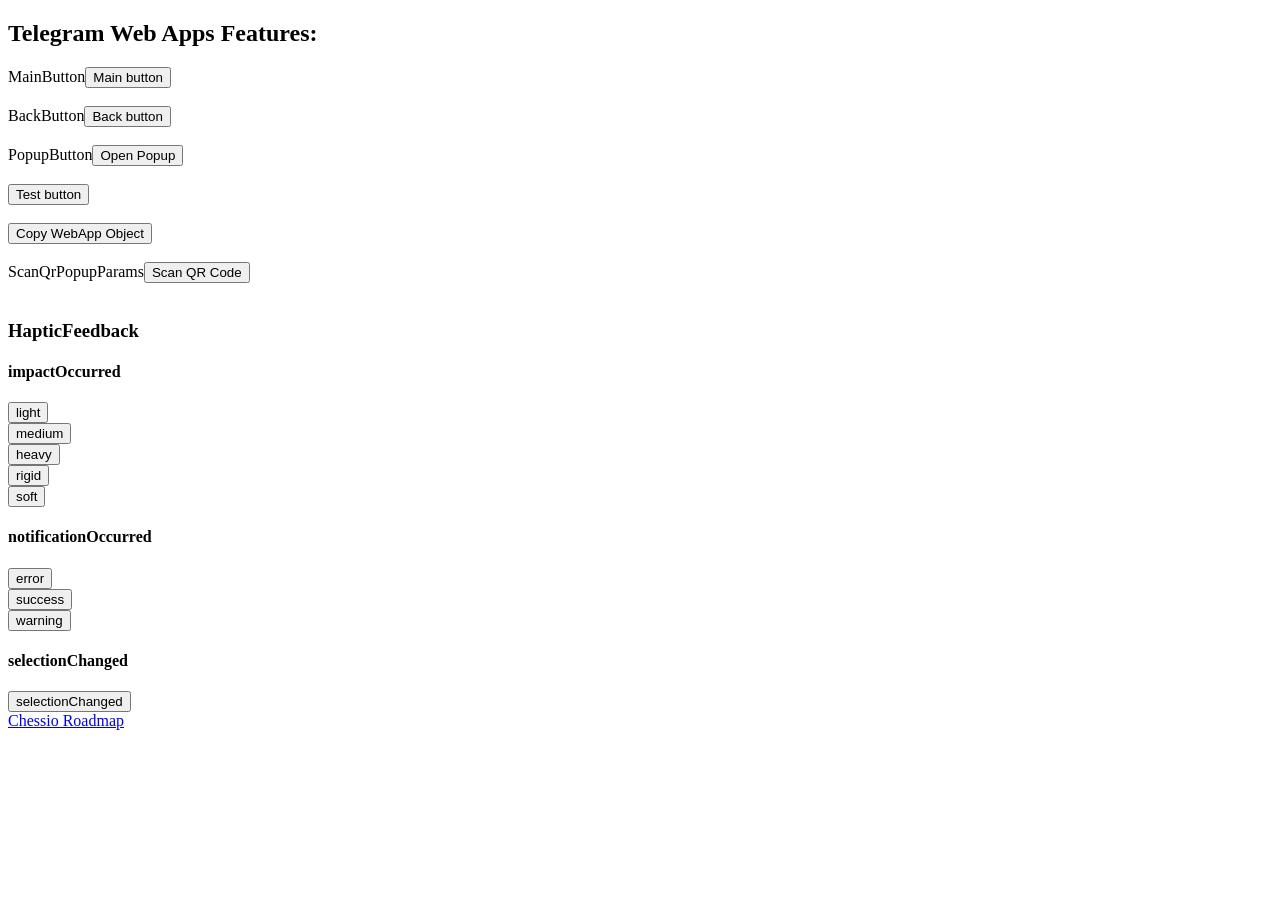
==== index.html @ 343d376c "Update index.html" ====
<!DOCTYPE html>
<html lang="en">
<head>
    <script src="https://telegram.org/js/telegram-web-app.js"></script>
    <meta charset="UTF-8">
    <meta http-equiv="X-UA-Compatible" content="IE=edge">
    <meta name="viewport" content="width=device-width, initial-scale=1.0">
    <title>Test page</title>
</head>
<body>
   <h2>Telegram Web Apps Features:</h2>
     MainButton<button onclick="toggleMainButtonVisibility()">Main button</button><br><br>
    BackButton<button onclick="toggleBackButtonVisibility()">Back button</button><br><br>
    PopupButton<button id="openPopupButton">Open Popup</button><br><br>
    
   <button onclick="Telegram.WebApp.sendData('Test Data!')">Test button</button><br><br>
  
    <button onclick="myFunction()">Copy WebApp Object</button><br><br>
    ScanQrPopupParams<button id="scanQRButton">Scan QR Code</button><br><br>
    
    <h3>HapticFeedback</h3>
    <h4>impactOccurred</h4>
    <button onclick="Telegram.WebApp.HapticFeedback.impactOccurred('light')">light</button><br>
    <button onclick="Telegram.WebApp.HapticFeedback.impactOccurred('medium')">medium</button><br>
    <button onclick="Telegram.WebApp.HapticFeedback.impactOccurred('heavy')">heavy</button><br>
    <button onclick="Telegram.WebApp.HapticFeedback.impactOccurred('rigid')">rigid</button><br>
    <button onclick="Telegram.WebApp.HapticFeedback.impactOccurred('soft')">soft</button><br>
    <h4>notificationOccurred</h4>
    <button onclick="Telegram.WebApp.HapticFeedback.notificationOccurred('error')">error</button><br>
    <button onclick="Telegram.WebApp.HapticFeedback.notificationOccurred('success')">success</button><br>
    <button onclick="Telegram.WebApp.HapticFeedback.notificationOccurred('warning')">warning</button><br>
    <h4>selectionChanged</h4>
    <button onclick="Telegram.WebApp.HapticFeedback.selectionChanged()">selectionChanged</button><br>
    <a href="javascript:Telegram.WebApp.openLink('https://telegra.ph/Roadmap-06-18-5',{try_instant_view:true});">Chessio Roadmap</a>

    <script>

function toggleMainButtonVisibility() {
    Telegram.WebApp.MainButton.isVisible?Telegram.WebApp.MainButton.hide():Telegram.WebApp.MainButton.show();
}
        function toggleBackButtonVisibility() {
    Telegram.WebApp.BackButton.isVisible?Telegram.WebApp.BackButton.hide():Telegram.WebApp.BackButton.show();
}
        
        function myFunction() {
          var copyText = JSON.stringify(window.Telegram.WebApp);
          navigator.clipboard.writeText(copyText);
          alert("Copied window.Telegram.WebApp Object")
            	
            }
        // Define your callback function
        function handleQRCodeScanned(qrText) {
            // Handle the QR code text here
            console.log("QR code scanned: " + qrText);

            // Close the QR code scanning popup if needed
            if (qrText === "desiredText") {
                return true; // This will close the popup
            }
        }

        // Function to open the QR scanner popup
        function openQRScannerPopup() {
            const scanQrPopupParams = {
                "text" : "Check how it works"
                // Define parameters for the QR code scanning popup
                // These parameters should be specified as required by your platform or library
                // For example, you might set the popup title, message, and other UI details here.
            };

            // Call the showScanQrPopup method with the specified parameters and callback
            window.Telegram.WebApp.showScanQrPopup(scanQrPopupParams, handleQRCodeScanned);
        }

        // Define your callback function
        function handlePopupClosed(buttonId) {
            // Handle the popup being closed
            console.log("Popup closed. Button ID: " + buttonId);
        }

        // Function to open the popup
        function openPopup() {
            const popupParams = {
                // Define parameters for the popup
                title: "Popup Title",
                message: "This is a popup message. Click a button below.",
                buttons: [
                    {
                        id: "button1",
                        type: "default",
                        text: "Default",
                    },
                    {
                        id: "button2",
                        type: "ok"
                    },
                    {
                        id: "button2",
                        type: "destructive",
                        text: "Remove"
                    }
                ]
            };

            // Call the showPopup method with the specified parameters and callback
            Telegram.WebApp.showPopup(popupParams, handlePopupClosed);
        }

        // Attach an event handler to the button
        const scanQRButton = document.getElementById("scanQRButton");
        scanQRButton.addEventListener("click", openQRScannerPopup);
        const openPopupButton = document.getElementById("openPopupButton");
        openPopupButton.addEventListener("click", openPopup);
    </script>
    <!--
   <a target="_blank" href="https://community.servicenow.com/community?id=community_user_profile&user=4f8156e9db981fc09c9ffb651f961943">ServiceNow Community Profile</a><br>
   <a target="_blank" href="https://github.com/bardackov">GitHub</a><br>
   <a target="_blank" href="https://www.youtube.com/user/bardackov">YouTube</a><br>
   <a target="_blank" href="https://t.me/bardackov">Telegram</a><br>
   <a target="_blank" href="https://twitter.com/bardackov">Twitter</a><br>
   <a target="_blank" href="https://www.linkedin.com/in/bardakov/">LinkedIn</a><br>
   <a target="_blank" href="https://www.facebook.com/bardackov">Facebook</a><br>
   <a target="_blank" href="https://www.instagram.com/bardackov/">Instagram</a><br>
   <a href="mailto:viktor@bardakov.com">Email</a><br><br>
   <a href="CryptoKitty2.pkpass" download><img src = "Add_to_Apple_Wallet_rgb_US-UK.svg" alt="Add to Apple Wallet"/></a>

   <h2>Projects</h2>
   <a target="_blank" href="http://sc.bardakov.com">ServiceNow Service Catalog Telegram Bot</a><br>
   <a target="_blank" href="#">ServiceNow Service Catalog Amazon Alexa Skill (APL)</a><br>
   <a target="_blank" href="http://nft2pass.bardakov.com">Add NFT to Apple Wallet</a><br>
    -->
   <script async src="https://telegram.org/js/telegram-widget.js?22" data-telegram-login="ChessioBot" data-size="large" data-onauth="onTelegramAuth(user)" data-request-access="write"></script>
<script type="text/javascript">
  function onTelegramAuth(user) {
    alert('Logged in as ' + user.first_name + ' ' + user.last_name + ' (' + user.id + (user.username ? ', @' + user.username : '') + ')');
  }
</script>
</html>
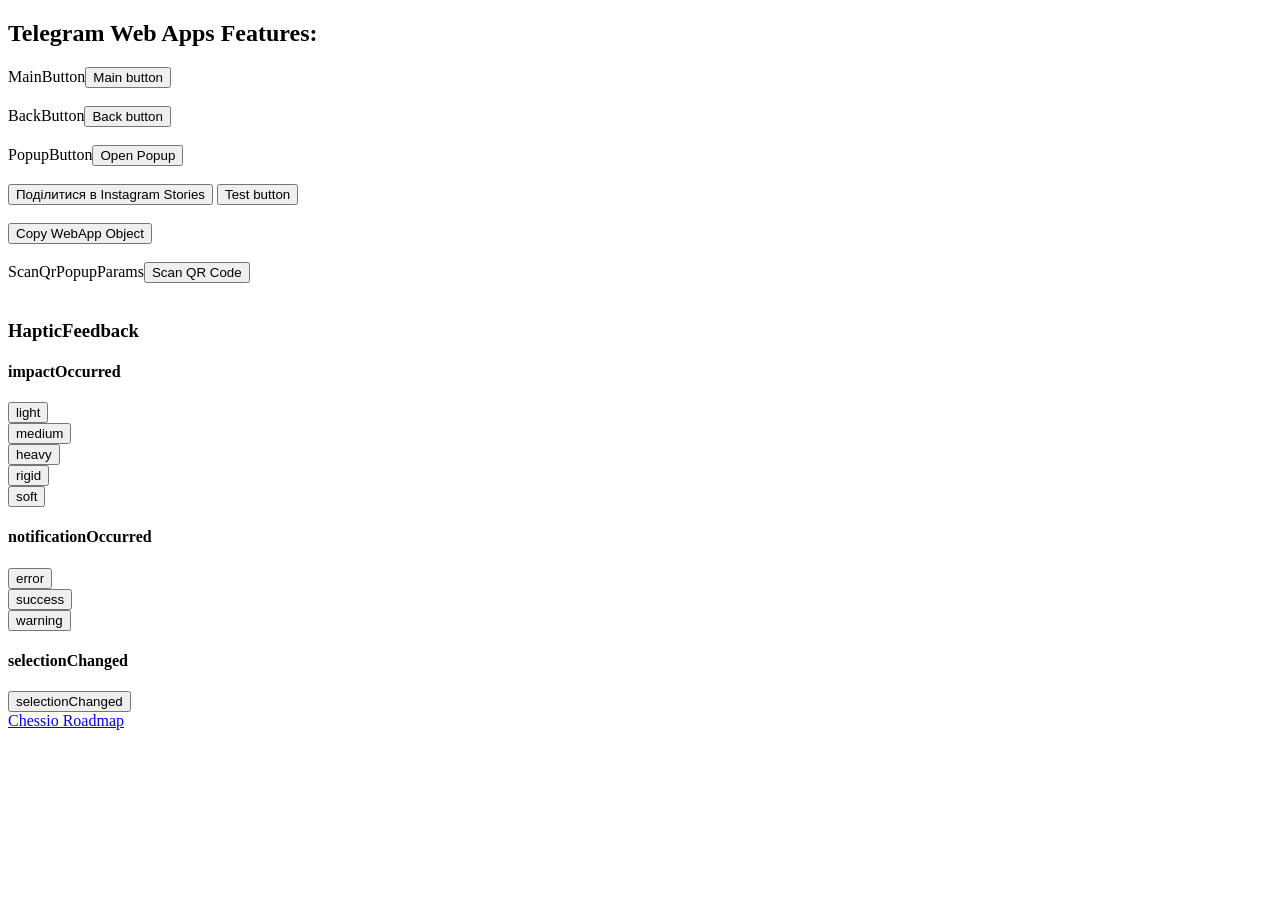
==== commit a7e4e6ac: "instagram share test" ====
--- a/index.html
+++ b/index.html
@@ -12,6 +12,7 @@
      MainButton<button onclick="toggleMainButtonVisibility()">Main button</button><br><br>
     BackButton<button onclick="toggleBackButtonVisibility()">Back button</button><br><br>
     PopupButton<button id="openPopupButton">Open Popup</button><br><br>
+    <button id="shareButton">Поділитися в Instagram Stories</button>
     
    <button onclick="Telegram.WebApp.sendData('Test Data!')">Test button</button><br><br>
   
@@ -34,6 +35,20 @@
     <a href="javascript:Telegram.WebApp.openLink('https://telegra.ph/Roadmap-06-18-5',{try_instant_view:true});">Chessio Roadmap</a>
 
     <script>
+
+document.getElementById("shareButton").addEventListener("click", function() {
+      // Base64 рядок зображення має бути у форматі data URI, наприклад:
+      var base64Image = "[data-uri]"; // Замініть на своє зображення
+      
+      // URL‑кодоване зображення
+      var encodedImage = encodeURIComponent(base64Image);
+      
+      // Формування deep link URL для Instagram Stories
+      var url = "instagram-stories://share?backgroundImage=" + encodedImage;
+      
+      // Перенаправлення на deep link. Якщо додаток Instagram встановлено – він відкриється.
+      window.location.href = url;
+    });
 
 function toggleMainButtonVisibility() {
     Telegram.WebApp.MainButton.isVisible?Telegram.WebApp.MainButton.hide():Telegram.WebApp.MainButton.show();
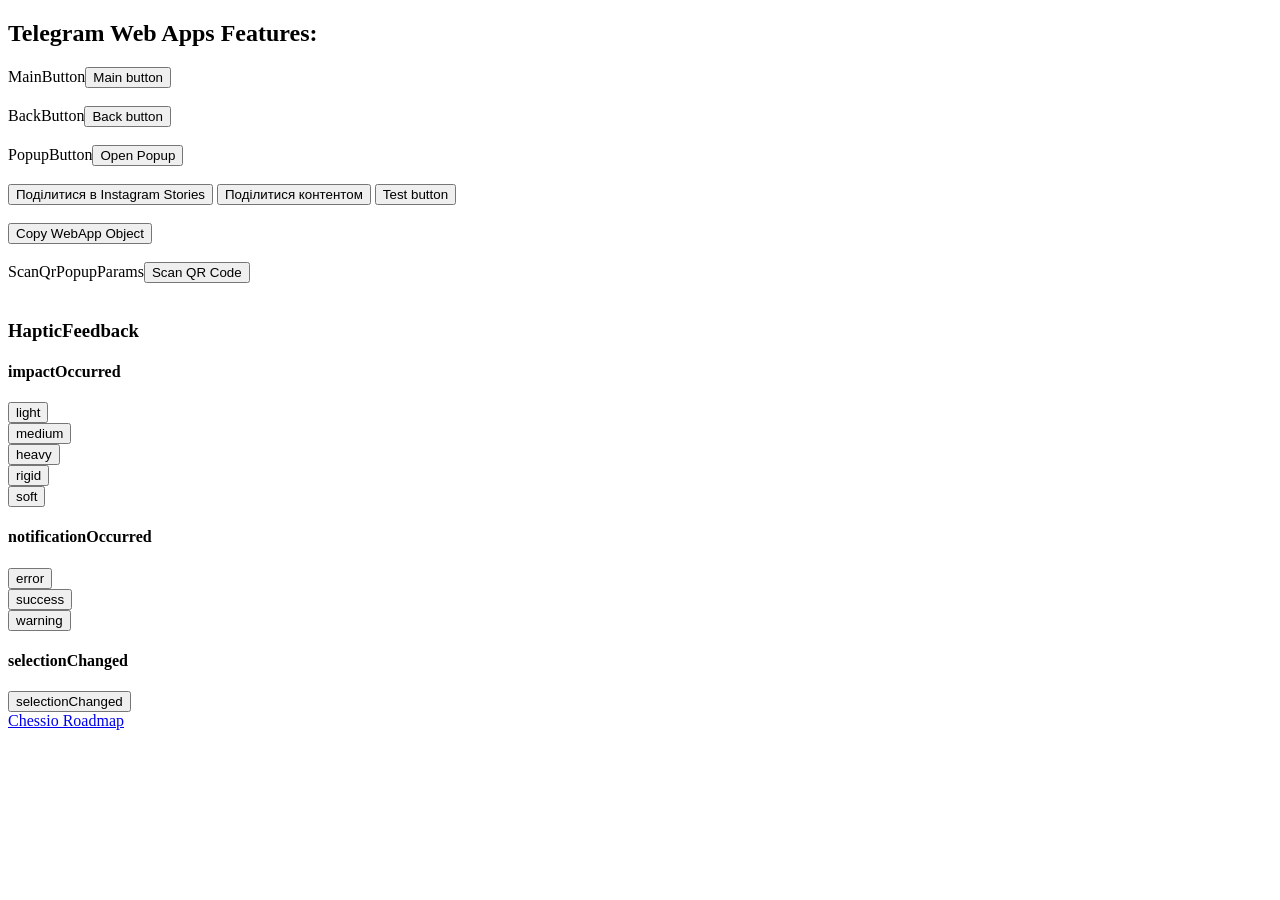
==== commit 7a03e902: "add web share api" ====
--- a/index.html
+++ b/index.html
@@ -13,6 +13,8 @@
     BackButton<button onclick="toggleBackButtonVisibility()">Back button</button><br><br>
     PopupButton<button id="openPopupButton">Open Popup</button><br><br>
     <button id="shareButton">Поділитися в Instagram Stories</button>
+      <button id="shareButton2">Поділитися контентом</button>
+
     
    <button onclick="Telegram.WebApp.sendData('Test Data!')">Test button</button><br><br>
   
@@ -35,6 +37,34 @@
     <a href="javascript:Telegram.WebApp.openLink('https://telegra.ph/Roadmap-06-18-5',{try_instant_view:true});">Chessio Roadmap</a>
 
     <script>
+
+        document.getElementById('shareButton2').addEventListener('click', async () => {
+      try {
+        // Завантаження зображення з Picsum
+        const imageUrl = 'https://picsum.photos/150';
+        const response = await fetch(imageUrl);
+        const blob = await response.blob();
+        const file = new File([blob], 'image.jpg', { type: blob.type });
+        
+        // Підготовка даних для спільного використання
+        const shareData = {
+          title: 'Це заголовок',
+          text: 'Це текст, який ви хочете поділитися.',
+          url: 'https://example.com',
+          files: [file]  // Передаємо файл зображення
+        };
+        
+        // Перевірка підтримки передачі файлів у браузері
+        if (navigator.canShare && navigator.canShare({ files: shareData.files })) {
+          await navigator.share(shareData);
+          console.log('Контент успішно поділено.');
+        } else {
+          console.error('Спільне використання файлів не підтримується у цьому браузері.');
+        }
+      } catch (error) {
+        console.error('Помилка під час спільного використання:', error);
+      }
+    });
 
 document.getElementById("shareButton").addEventListener("click", function() {
       // Base64 рядок зображення має бути у форматі data URI, наприклад:
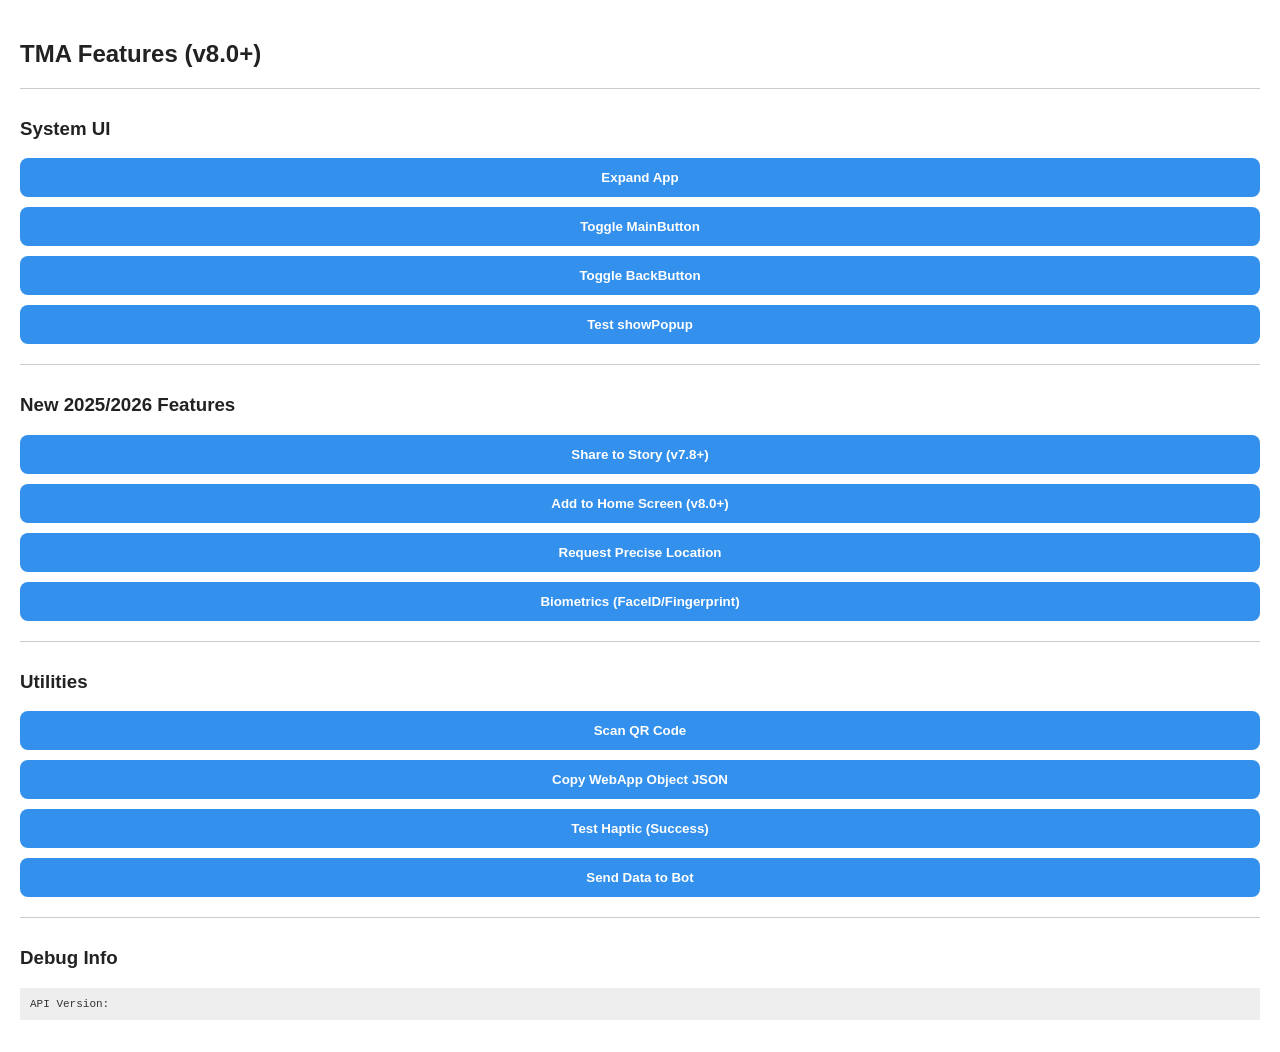
==== commit f085ec34: "Revamp index.html with new features and style Updated the HTML structure and styling for the Telegra" ====
--- a/index.html
+++ b/index.html
@@ -3,181 +3,168 @@
 <head>
     <script src="https://telegram.org/js/telegram-web-app.js"></script>
     <meta charset="UTF-8">
-    <meta http-equiv="X-UA-Compatible" content="IE=edge">
-    <meta name="viewport" content="width=device-width, initial-scale=1.0">
-    <title>Test page</title>
+    <meta name="viewport" content="width=device-width, initial-scale=1.0, maximum-scale=1.0, user-scalable=no">
+    <title>TMA Ultimate Test Site 2026</title>
+    <style>
+        body {
+            font-family: -apple-system, BlinkMacSystemFont, "Segoe UI", Roboto, Helvetica, Arial, sans-serif;
+            background-color: var(--tg-theme-bg-color, #ffffff);
+            color: var(--tg-theme-text-color, #222222);
+            padding: 20px;
+            margin: 0;
+        }
+        button {
+            display: block;
+            width: 100%;
+            padding: 12px;
+            margin-bottom: 10px;
+            border: none;
+            border-radius: 8px;
+            background-color: var(--tg-theme-button-color, #3390ec);
+            color: var(--tg-theme-button-text-color, #ffffff);
+            font-weight: bold;
+            cursor: pointer;
+        }
+        .section {
+            border-top: 1px solid #ccc;
+            margin-top: 20px;
+            padding-top: 10px;
+        }
+        pre {
+            background: #eee;
+            padding: 10px;
+            font-size: 11px;
+            overflow-x: auto;
+            color: #333;
+        }
+    </style>
 </head>
 <body>
-   <h2>Telegram Web Apps Features:</h2>
-     MainButton<button onclick="toggleMainButtonVisibility()">Main button</button><br><br>
-    BackButton<button onclick="toggleBackButtonVisibility()">Back button</button><br><br>
-    PopupButton<button id="openPopupButton">Open Popup</button><br><br>
-    <button id="shareButton">Поділитися в Instagram Stories</button>
-      <button id="shareButton2">Поділитися контентом</button>
 
+    <h2>TMA Features (v8.0+)</h2>
     
-   <button onclick="Telegram.WebApp.sendData('Test Data!')">Test button</button><br><br>
-  
-    <button onclick="myFunction()">Copy WebApp Object</button><br><br>
-    ScanQrPopupParams<button id="scanQRButton">Scan QR Code</button><br><br>
-    
-    <h3>HapticFeedback</h3>
-    <h4>impactOccurred</h4>
-    <button onclick="Telegram.WebApp.HapticFeedback.impactOccurred('light')">light</button><br>
-    <button onclick="Telegram.WebApp.HapticFeedback.impactOccurred('medium')">medium</button><br>
-    <button onclick="Telegram.WebApp.HapticFeedback.impactOccurred('heavy')">heavy</button><br>
-    <button onclick="Telegram.WebApp.HapticFeedback.impactOccurred('rigid')">rigid</button><br>
-    <button onclick="Telegram.WebApp.HapticFeedback.impactOccurred('soft')">soft</button><br>
-    <h4>notificationOccurred</h4>
-    <button onclick="Telegram.WebApp.HapticFeedback.notificationOccurred('error')">error</button><br>
-    <button onclick="Telegram.WebApp.HapticFeedback.notificationOccurred('success')">success</button><br>
-    <button onclick="Telegram.WebApp.HapticFeedback.notificationOccurred('warning')">warning</button><br>
-    <h4>selectionChanged</h4>
-    <button onclick="Telegram.WebApp.HapticFeedback.selectionChanged()">selectionChanged</button><br>
-    <a href="javascript:Telegram.WebApp.openLink('https://telegra.ph/Roadmap-06-18-5',{try_instant_view:true});">Chessio Roadmap</a>
+    <div class="section">
+        <h3>System UI</h3>
+        <button onclick="tg.expand()">Expand App</button>
+        <button onclick="toggleMainButton()">Toggle MainButton</button>
+        <button onclick="toggleBackButton()">Toggle BackButton</button>
+        <button onclick="openPopup()">Test showPopup</button>
+    </div>
+
+    <div class="section">
+        <h3>New 2025/2026 Features</h3>
+        <button onclick="shareStory()">Share to Story (v7.8+)</button>
+        <button onclick="addToHomeScreen()">Add to Home Screen (v8.0+)</button>
+        <button onclick="requestLocation()">Request Precise Location</button>
+        <button onclick="testBiometrics()">Biometrics (FaceID/Fingerprint)</button>
+    </div>
+
+    <div class="section">
+        <h3>Utilities</h3>
+        <button onclick="tg.showScanQrPopup({text: 'Scan anything'})">Scan QR Code</button>
+        <button onclick="copyWebAppObject()">Copy WebApp Object JSON</button>
+        <button onclick="tg.HapticFeedback.notificationOccurred('success')">Test Haptic (Success)</button>
+        <button onclick="sendDataToBot()">Send Data to Bot</button>
+    </div>
+
+    <div class="section">
+        <h3>Debug Info</h3>
+        <pre id="debug">API Version: <span id="ver"></span></pre>
+    </div>
 
     <script>
+        const tg = window.Telegram.WebApp;
+        document.getElementById('ver').innerText = tg.version;
 
-        document.getElementById('shareButton2').addEventListener('click', async () => {
-      try {
-        // Завантаження зображення з Picsum
-        const imageUrl = 'https://picsum.photos/150';
-        const response = await fetch(imageUrl);
-        const blob = await response.blob();
-        const file = new File([blob], 'image.jpg', { type: blob.type });
-        
-        // Підготовка даних для спільного використання
-        const shareData = {
-          title: 'Це заголовок',
-          text: 'Це текст, який ви хочете поділитися.',
-          url: 'https://example.com',
-          files: [file]  // Передаємо файл зображення
-        };
-        
-        // Перевірка підтримки передачі файлів у браузері
-        if (navigator.canShare && navigator.canShare({ files: shareData.files })) {
-          await navigator.share(shareData);
-          console.log('Контент успішно поділено.');
-        } else {
-          console.error('Спільне використання файлів не підтримується у цьому браузері.');
-        }
-      } catch (error) {
-        console.error('Помилка під час спільного використання:', error);
-      }
-    });
+        // Initialize App
+        tg.ready();
+        tg.enableClosingConfirmation();
 
-document.getElementById("shareButton").addEventListener("click", function() {
-      // Base64 рядок зображення має бути у форматі data URI, наприклад:
-      var base64Image = "[data-uri]"; // Замініть на своє зображення
-      
-      // URL‑кодоване зображення
-      var encodedImage = encodeURIComponent(base64Image);
-      
-      // Формування deep link URL для Instagram Stories
-      var url = "instagram-stories://share?backgroundImage=" + encodedImage;
-      
-      // Перенаправлення на deep link. Якщо додаток Instagram встановлено – він відкриється.
-      window.location.href = url;
-    });
-
-function toggleMainButtonVisibility() {
-    Telegram.WebApp.MainButton.isVisible?Telegram.WebApp.MainButton.hide():Telegram.WebApp.MainButton.show();
-}
-        function toggleBackButtonVisibility() {
-    Telegram.WebApp.BackButton.isVisible?Telegram.WebApp.BackButton.hide():Telegram.WebApp.BackButton.show();
-}
-        
-        function myFunction() {
-          var copyText = JSON.stringify(window.Telegram.WebApp);
-          navigator.clipboard.writeText(copyText);
-          alert("Copied window.Telegram.WebApp Object")
-            	
-            }
-        // Define your callback function
-        function handleQRCodeScanned(qrText) {
-            // Handle the QR code text here
-            console.log("QR code scanned: " + qrText);
-
-            // Close the QR code scanning popup if needed
-            if (qrText === "desiredText") {
-                return true; // This will close the popup
+        // 1. Share to Stories (Properly via WebApp API)
+        function shareStory() {
+            if (tg.isVersionAtLeast('7.8')) {
+                tg.shareToStory("https://picsum.photos/1080/1920", {
+                    text: "Testing new Mini App capabilities!",
+                    widget_link: {
+                        url: "https://t.me/ChessioBot",
+                        name: "Try Mini App"
+                    }
+                });
+            } else {
+                alert("Story sharing requires v7.8+");
             }
         }
 
-        // Function to open the QR scanner popup
-        function openQRScannerPopup() {
-            const scanQrPopupParams = {
-                "text" : "Check how it works"
-                // Define parameters for the QR code scanning popup
-                // These parameters should be specified as required by your platform or library
-                // For example, you might set the popup title, message, and other UI details here.
-            };
-
-            // Call the showScanQrPopup method with the specified parameters and callback
-            window.Telegram.WebApp.showScanQrPopup(scanQrPopupParams, handleQRCodeScanned);
+        // 2. Add to Home Screen (v8.0+)
+        function addToHomeScreen() {
+            if (tg.isVersionAtLeast('8.0')) {
+                tg.addToHomeScreen();
+            } else {
+                alert("Home screen shortcuts require v8.0+");
+            }
         }
 
-        // Define your callback function
-        function handlePopupClosed(buttonId) {
-            // Handle the popup being closed
-            console.log("Popup closed. Button ID: " + buttonId);
+        // 3. Location Services
+        function requestLocation() {
+            tg.LocationManager.init(() => {
+                tg.LocationManager.getLocation((data) => {
+                    alert(`Lat: ${data.latitude}, Lon: ${data.longitude}`);
+                });
+            });
         }
 
-        // Function to open the popup
-        function openPopup() {
-            const popupParams = {
-                // Define parameters for the popup
-                title: "Popup Title",
-                message: "This is a popup message. Click a button below.",
-                buttons: [
-                    {
-                        id: "button1",
-                        type: "default",
-                        text: "Default",
-                    },
-                    {
-                        id: "button2",
-                        type: "ok"
-                    },
-                    {
-                        id: "button2",
-                        type: "destructive",
-                        text: "Remove"
-                    }
-                ]
-            };
-
-            // Call the showPopup method with the specified parameters and callback
-            Telegram.WebApp.showPopup(popupParams, handlePopupClosed);
+        // 4. Biometrics
+        function testBiometrics() {
+            tg.BiometricManager.init(() => {
+                if (!tg.BiometricManager.isInited) return;
+                tg.BiometricManager.authenticate({reason: "Testing Biometrics"}, (success) => {
+                    alert(success ? "Authenticated!" : "Failed/Cancelled");
+                });
+            });
         }
 
-        // Attach an event handler to the button
-        const scanQRButton = document.getElementById("scanQRButton");
-        scanQRButton.addEventListener("click", openQRScannerPopup);
-        const openPopupButton = document.getElementById("openPopupButton");
-        openPopupButton.addEventListener("click", openPopup);
+        // --- Standard UI Logic ---
+        function toggleMainButton() {
+            if (tg.MainButton.isVisible) {
+                tg.MainButton.hide();
+            } else {
+                tg.MainButton.setText("MAIN ACTION");
+                tg.MainButton.show();
+            }
+        }
+
+        function toggleBackButton() {
+            tg.BackButton.isVisible ? tg.BackButton.hide() : tg.BackButton.show();
+        }
+
+        function openPopup() {
+            tg.showPopup({
+                title: 'Test Popup',
+                message: 'ServiceNow Integration Test?',
+                buttons: [
+                    {id: 'btn_yes', type: 'ok', text: 'Yes'},
+                    {id: 'btn_no', type: 'destructive', text: 'Cancel'}
+                ]
+            }, (id) => {
+                console.log("Button clicked:", id);
+            });
+        }
+
+        function copyWebAppObject() {
+            const data = JSON.stringify(tg, null, 2);
+            navigator.clipboard.writeText(data);
+            tg.showAlert("Object Copied to Clipboard!");
+        }
+
+        function sendDataToBot() {
+            tg.sendData("ServiceNow_Event_001");
+        }
+
+        // Listen for events
+        tg.onEvent('backButtonClicked', () => {
+            tg.showAlert("Back button pressed!");
+            tg.BackButton.hide();
+        });
     </script>
-    <!--
-   <a target="_blank" href="https://community.servicenow.com/community?id=community_user_profile&user=4f8156e9db981fc09c9ffb651f961943">ServiceNow Community Profile</a><br>
-   <a target="_blank" href="https://github.com/bardackov">GitHub</a><br>
-   <a target="_blank" href="https://www.youtube.com/user/bardackov">YouTube</a><br>
-   <a target="_blank" href="https://t.me/bardackov">Telegram</a><br>
-   <a target="_blank" href="https://twitter.com/bardackov">Twitter</a><br>
-   <a target="_blank" href="https://www.linkedin.com/in/bardakov/">LinkedIn</a><br>
-   <a target="_blank" href="https://www.facebook.com/bardackov">Facebook</a><br>
-   <a target="_blank" href="https://www.instagram.com/bardackov/">Instagram</a><br>
-   <a href="mailto:viktor@bardakov.com">Email</a><br><br>
-   <a href="CryptoKitty2.pkpass" download><img src = "Add_to_Apple_Wallet_rgb_US-UK.svg" alt="Add to Apple Wallet"/></a>
-
-   <h2>Projects</h2>
-   <a target="_blank" href="http://sc.bardakov.com">ServiceNow Service Catalog Telegram Bot</a><br>
-   <a target="_blank" href="#">ServiceNow Service Catalog Amazon Alexa Skill (APL)</a><br>
-   <a target="_blank" href="http://nft2pass.bardakov.com">Add NFT to Apple Wallet</a><br>
-    -->
-   <script async src="https://telegram.org/js/telegram-widget.js?22" data-telegram-login="ChessioBot" data-size="large" data-onauth="onTelegramAuth(user)" data-request-access="write"></script>
-<script type="text/javascript">
-  function onTelegramAuth(user) {
-    alert('Logged in as ' + user.first_name + ' ' + user.last_name + ' (' + user.id + (user.username ? ', @' + user.username : '') + ')');
-  }
-</script>
+</body>
 </html>
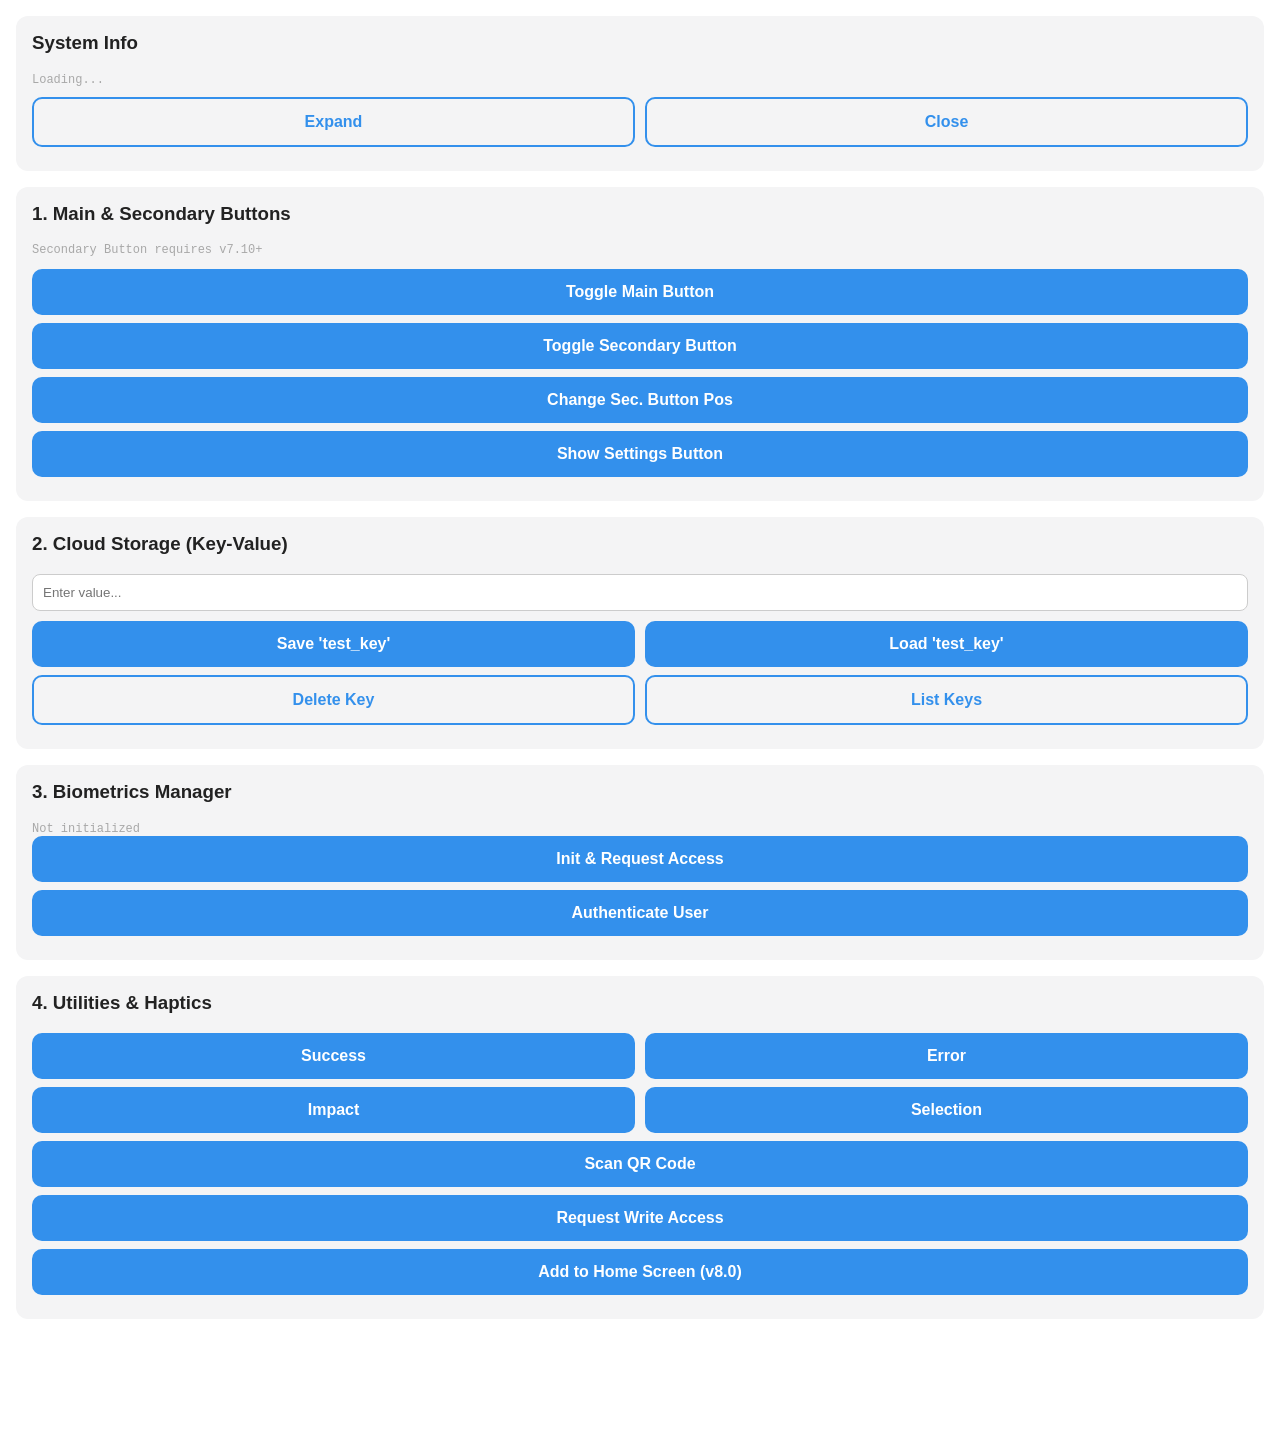
==== commit 5f6977f5: "Update title and styles in index.html" ====
--- a/index.html
+++ b/index.html
@@ -4,167 +4,271 @@
     <script src="https://telegram.org/js/telegram-web-app.js"></script>
     <meta charset="UTF-8">
     <meta name="viewport" content="width=device-width, initial-scale=1.0, maximum-scale=1.0, user-scalable=no">
-    <title>TMA Ultimate Test Site 2026</title>
+    <title>TMA Ultimate Test Site v8.0+</title>
     <style>
+        :root {
+            --bg-color: var(--tg-theme-bg-color, #ffffff);
+            --text-color: var(--tg-theme-text-color, #222222);
+            --btn-color: var(--tg-theme-button-color, #3390ec);
+            --btn-text: var(--tg-theme-button-text-color, #ffffff);
+            --hint-color: var(--tg-theme-hint-color, #a8a8a8);
+            --section-bg: var(--tg-theme-secondary-bg-color, #f4f4f5);
+        }
+
         body {
             font-family: -apple-system, BlinkMacSystemFont, "Segoe UI", Roboto, Helvetica, Arial, sans-serif;
-            background-color: var(--tg-theme-bg-color, #ffffff);
-            color: var(--tg-theme-text-color, #222222);
-            padding: 20px;
+            background-color: var(--bg-color);
+            color: var(--text-color);
+            padding: 16px;
             margin: 0;
-        }
+            padding-bottom: 100px; /* Space for main buttons */
+        }
+
+        h2, h3 { margin-top: 0; }
+        
+        .card {
+            background: var(--section-bg);
+            border-radius: 12px;
+            padding: 16px;
+            margin-bottom: 16px;
+        }
+
         button {
             display: block;
             width: 100%;
-            padding: 12px;
-            margin-bottom: 10px;
+            padding: 14px;
+            margin-bottom: 8px;
             border: none;
-            border-radius: 8px;
-            background-color: var(--tg-theme-button-color, #3390ec);
-            color: var(--tg-theme-button-text-color, #ffffff);
-            font-weight: bold;
+            border-radius: 10px;
+            background-color: var(--btn-color);
+            color: var(--btn-text);
+            font-size: 16px;
+            font-weight: 600;
             cursor: pointer;
-        }
-        .section {
-            border-top: 1px solid #ccc;
-            margin-top: 20px;
-            padding-top: 10px;
-        }
-        pre {
-            background: #eee;
-            padding: 10px;
-            font-size: 11px;
-            overflow-x: auto;
-            color: #333;
-        }
+            transition: opacity 0.2s;
+        }
+
+        button:active { opacity: 0.8; }
+        
+        button.secondary {
+            background-color: transparent;
+            color: var(--btn-color);
+            border: 2px solid var(--btn-color);
+        }
+
+        .status {
+            font-family: monospace;
+            font-size: 12px;
+            color: var(--hint-color);
+            word-break: break-all;
+        }
+        
+        .row { display: flex; gap: 10px; }
+        .row button { flex: 1; }
     </style>
 </head>
 <body>
 
-    <h2>TMA Features (v8.0+)</h2>
-    
-    <div class="section">
-        <h3>System UI</h3>
-        <button onclick="tg.expand()">Expand App</button>
-        <button onclick="toggleMainButton()">Toggle MainButton</button>
-        <button onclick="toggleBackButton()">Toggle BackButton</button>
-        <button onclick="openPopup()">Test showPopup</button>
-    </div>
-
-    <div class="section">
-        <h3>New 2025/2026 Features</h3>
-        <button onclick="shareStory()">Share to Story (v7.8+)</button>
-        <button onclick="addToHomeScreen()">Add to Home Screen (v8.0+)</button>
-        <button onclick="requestLocation()">Request Precise Location</button>
-        <button onclick="testBiometrics()">Biometrics (FaceID/Fingerprint)</button>
-    </div>
-
-    <div class="section">
-        <h3>Utilities</h3>
-        <button onclick="tg.showScanQrPopup({text: 'Scan anything'})">Scan QR Code</button>
-        <button onclick="copyWebAppObject()">Copy WebApp Object JSON</button>
-        <button onclick="tg.HapticFeedback.notificationOccurred('success')">Test Haptic (Success)</button>
-        <button onclick="sendDataToBot()">Send Data to Bot</button>
-    </div>
-
-    <div class="section">
-        <h3>Debug Info</h3>
-        <pre id="debug">API Version: <span id="ver"></span></pre>
+    <div class="card">
+        <h3>System Info</h3>
+        <div id="debug" class="status">Loading...</div>
+        <div class="row" style="margin-top:10px;">
+            <button class="secondary" onclick="tg.expand()">Expand</button>
+            <button class="secondary" onclick="tg.close()">Close</button>
+        </div>
+    </div>
+
+    <div class="card">
+        <h3>1. Main & Secondary Buttons</h3>
+        <p class="status">Secondary Button requires v7.10+</p>
+        <button onclick="toggleMainButton()">Toggle Main Button</button>
+        <button onclick="toggleSecondaryButton()">Toggle Secondary Button</button>
+        <button onclick="moveSecondaryButton()">Change Sec. Button Pos</button>
+        <button onclick="setSettingsButton()">Show Settings Button</button>
+    </div>
+
+    <div class="card">
+        <h3>2. Cloud Storage (Key-Value)</h3>
+        <input type="text" id="cloudInput" placeholder="Enter value..." style="width:100%; padding:10px; box-sizing:border-box; margin-bottom:10px; border-radius:8px; border:1px solid #ccc;">
+        <div class="row">
+            <button onclick="saveCloud()">Save 'test_key'</button>
+            <button onclick="loadCloud()">Load 'test_key'</button>
+        </div>
+        <div class="row">
+             <button class="secondary" onclick="removeCloud()">Delete Key</button>
+             <button class="secondary" onclick="getKeys()">List Keys</button>
+        </div>
+        <div id="cloudStatus" class="status"></div>
+    </div>
+
+    <div class="card">
+        <h3>3. Biometrics Manager</h3>
+        <div id="bioStatus" class="status">Not initialized</div>
+        <button onclick="initBiometrics()">Init & Request Access</button>
+        <button onclick="authBiometrics()">Authenticate User</button>
+    </div>
+
+    <div class="card">
+        <h3>4. Utilities & Haptics</h3>
+        <div class="row">
+            <button onclick="tg.HapticFeedback.notificationOccurred('success')">Success</button>
+            <button onclick="tg.HapticFeedback.notificationOccurred('error')">Error</button>
+        </div>
+        <div class="row">
+            <button onclick="tg.HapticFeedback.impactOccurred('medium')">Impact</button>
+            <button onclick="tg.HapticFeedback.selectionChanged()">Selection</button>
+        </div>
+        <button onclick="scanQR()">Scan QR Code</button>
+        <button onclick="requestWriteAccess()">Request Write Access</button>
+        <button onclick="addToHome()">Add to Home Screen (v8.0)</button>
     </div>
 
     <script>
         const tg = window.Telegram.WebApp;
-        document.getElementById('ver').innerText = tg.version;
-
-        // Initialize App
+        const debugEl = document.getElementById('debug');
+        
+        // --- INITIALIZATION ---
         tg.ready();
-        tg.enableClosingConfirmation();
-
-        // 1. Share to Stories (Properly via WebApp API)
-        function shareStory() {
-            if (tg.isVersionAtLeast('7.8')) {
-                tg.shareToStory("https://picsum.photos/1080/1920", {
-                    text: "Testing new Mini App capabilities!",
-                    widget_link: {
-                        url: "https://t.me/ChessioBot",
-                        name: "Try Mini App"
-                    }
+        tg.enableClosingConfirmation(); // Prevent swipe-to-close
+        
+        // Update debug info
+        function updateDebug() {
+            debugEl.innerHTML = `
+                Ver: ${tg.version}<br>
+                Platform: ${tg.platform}<br>
+                Theme: ${tg.colorScheme}<br>
+                Expanded: ${tg.isExpanded}
+            `;
+        }
+        updateDebug();
+        setInterval(updateDebug, 2000);
+
+        // --- 1. BUTTONS LOGIC ---
+        let mainBtnState = false;
+        function toggleMainButton() {
+            if (mainBtnState) {
+                tg.MainButton.hide();
+            } else {
+                tg.MainButton.setText("PROCESS ORDER").show().onClick(() => {
+                    tg.showAlert("Main Button Clicked!");
                 });
+            }
+            mainBtnState = !mainBtnState;
+        }
+
+        let secBtnState = false;
+        function toggleSecondaryButton() {
+            if (!tg.isVersionAtLeast('7.10')) return alert('Secondary Button requires v7.10');
+            
+            if (secBtnState) {
+                tg.SecondaryButton.hide();
             } else {
-                alert("Story sharing requires v7.8+");
+                tg.SecondaryButton.setText("CANCEL").show().onClick(() => {
+                    tg.showAlert("Secondary Button Clicked!");
+                });
             }
-        }
-
-        // 2. Add to Home Screen (v8.0+)
-        function addToHomeScreen() {
-            if (tg.isVersionAtLeast('8.0')) {
+            secBtnState = !secBtnState;
+        }
+
+        let secBtnPos = 'bottom';
+        function moveSecondaryButton() {
+            if (!tg.isVersionAtLeast('7.10')) return alert('Requires v7.10');
+            
+            // Toggle position
+            secBtnPos = (secBtnPos === 'bottom') ? 'top' : (secBtnPos === 'top' ? 'left' : 'bottom');
+            tg.SecondaryButton.setParams({ position: secBtnPos });
+            tg.showAlert(`Position set to: ${secBtnPos}`);
+        }
+        
+        function setSettingsButton() {
+             tg.SettingsButton.show().onClick(() => {
+                 tg.showAlert("Settings opened!");
+             });
+        }
+
+        // --- 2. CLOUD STORAGE LOGIC ---
+        function saveCloud() {
+            const val = document.getElementById('cloudInput').value;
+            tg.CloudStorage.setItem('test_key', val, (err, stored) => {
+                if(err) return alert("Error: "+err);
+                document.getElementById('cloudStatus').innerText = "Saved: " + (stored ? 'YES' : 'NO');
+            });
+        }
+        
+        function loadCloud() {
+            tg.CloudStorage.getItem('test_key', (err, val) => {
+                if(err) return alert("Error: "+err);
+                document.getElementById('cloudStatus').innerText = "Loaded Value: " + val;
+                if(val) document.getElementById('cloudInput').value = val;
+            });
+        }
+        
+        function removeCloud() {
+            tg.CloudStorage.removeItem('test_key', (err, deleted) => {
+                 document.getElementById('cloudStatus').innerText = "Deleted: " + (deleted ? 'YES' : 'NO');
+                 document.getElementById('cloudInput').value = "";
+            });
+        }
+
+        function getKeys() {
+            tg.CloudStorage.getKeys((err, keys) => {
+                if(err) return alert(err);
+                alert("Keys: " + JSON.stringify(keys));
+            });
+        }
+
+        // --- 3. BIOMETRICS LOGIC ---
+        function initBiometrics() {
+            if (!tg.BiometricManager) return alert("Biometrics not supported on this device/version");
+            
+            tg.BiometricManager.init(() => {
+                const bio = tg.BiometricManager;
+                document.getElementById('bioStatus').innerHTML = `
+                    Available: ${bio.isBiometricAvailable}<br>
+                    Access Granted: ${bio.isAccessGranted}<br>
+                    Type: ${bio.biometricType}
+                `;
+                
+                if(!bio.isAccessGranted) {
+                    bio.requestAccess({reason: "Authenticate for Demo"}, (granted) => {
+                        if(granted) alert("Access Granted!");
+                    });
+                }
+            });
+        }
+
+        function authBiometrics() {
+            const bio = tg.BiometricManager;
+            if(!bio.isInited) return alert("Init first!");
+            
+            bio.authenticate({reason: "Verify Identity"}, (success, token) => {
+                if(success) tg.showAlert("Authenticated successfully!");
+                else tg.showAlert("Authentication failed.");
+            });
+        }
+
+        // --- 4. UTILITIES ---
+        function scanQR() {
+            tg.showScanQrPopup({text: "Scan a QR Code"}, (content) => {
+                tg.closeScanQrPopup();
+                tg.showAlert("Scanned: " + content);
+                return true;
+            });
+        }
+
+        function requestWriteAccess() {
+             tg.requestWriteAccess((allowed) => {
+                 tg.showAlert("Write permission: " + allowed);
+             });
+        }
+
+        function addToHome() {
+            if(tg.isVersionAtLeast('8.0')) {
                 tg.addToHomeScreen();
             } else {
-                alert("Home screen shortcuts require v8.0+");
+                alert("Requires v8.0");
             }
         }
-
-        // 3. Location Services
-        function requestLocation() {
-            tg.LocationManager.init(() => {
-                tg.LocationManager.getLocation((data) => {
-                    alert(`Lat: ${data.latitude}, Lon: ${data.longitude}`);
-                });
-            });
-        }
-
-        // 4. Biometrics
-        function testBiometrics() {
-            tg.BiometricManager.init(() => {
-                if (!tg.BiometricManager.isInited) return;
-                tg.BiometricManager.authenticate({reason: "Testing Biometrics"}, (success) => {
-                    alert(success ? "Authenticated!" : "Failed/Cancelled");
-                });
-            });
-        }
-
-        // --- Standard UI Logic ---
-        function toggleMainButton() {
-            if (tg.MainButton.isVisible) {
-                tg.MainButton.hide();
-            } else {
-                tg.MainButton.setText("MAIN ACTION");
-                tg.MainButton.show();
-            }
-        }
-
-        function toggleBackButton() {
-            tg.BackButton.isVisible ? tg.BackButton.hide() : tg.BackButton.show();
-        }
-
-        function openPopup() {
-            tg.showPopup({
-                title: 'Test Popup',
-                message: 'ServiceNow Integration Test?',
-                buttons: [
-                    {id: 'btn_yes', type: 'ok', text: 'Yes'},
-                    {id: 'btn_no', type: 'destructive', text: 'Cancel'}
-                ]
-            }, (id) => {
-                console.log("Button clicked:", id);
-            });
-        }
-
-        function copyWebAppObject() {
-            const data = JSON.stringify(tg, null, 2);
-            navigator.clipboard.writeText(data);
-            tg.showAlert("Object Copied to Clipboard!");
-        }
-
-        function sendDataToBot() {
-            tg.sendData("ServiceNow_Event_001");
-        }
-
-        // Listen for events
-        tg.onEvent('backButtonClicked', () => {
-            tg.showAlert("Back button pressed!");
-            tg.BackButton.hide();
-        });
     </script>
 </body>
 </html>
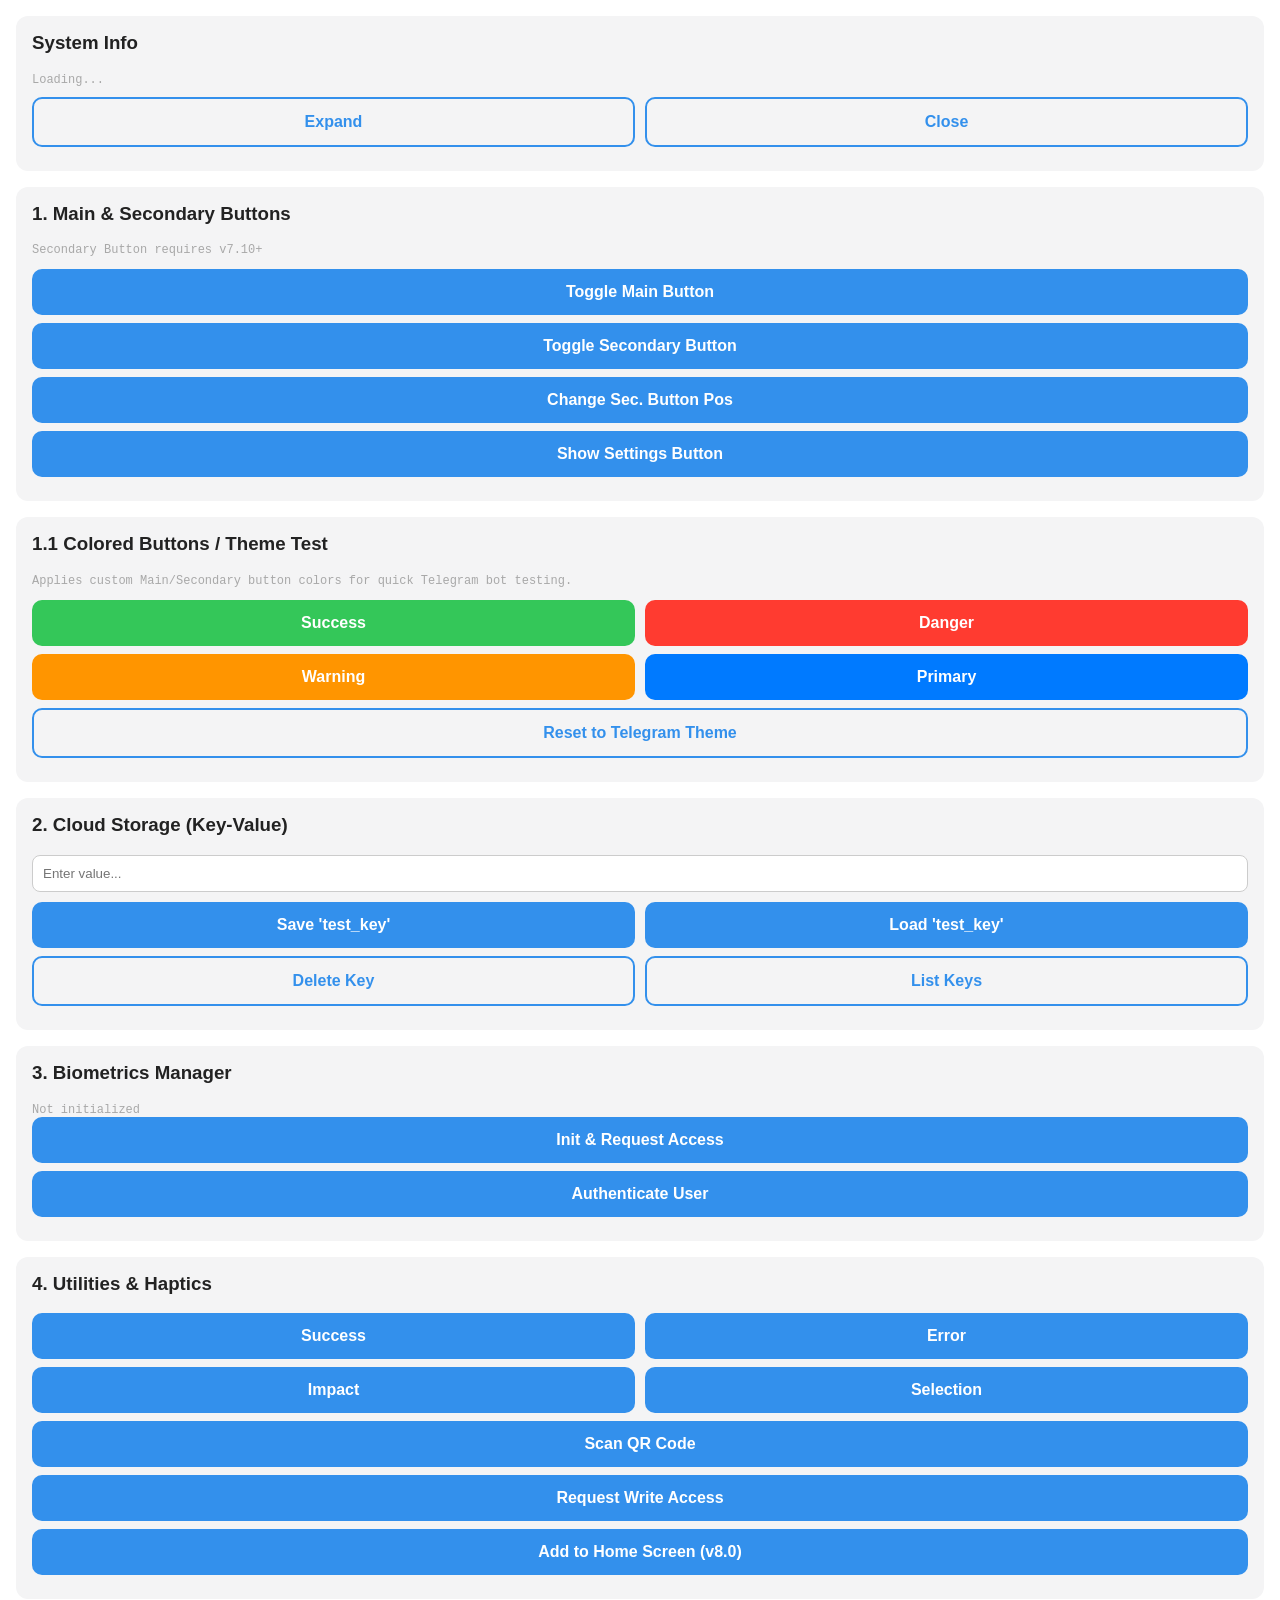
==== commit f3afd952: "Add Telegram button color presets and remove unused files" ====
--- a/index.html
+++ b/index.html
@@ -56,6 +56,11 @@
             border: 2px solid var(--btn-color);
         }
 
+        .btn-green { background-color: #34c759; color: #ffffff; }
+        .btn-red { background-color: #ff3b30; color: #ffffff; }
+        .btn-orange { background-color: #ff9500; color: #ffffff; }
+        .btn-blue { background-color: #007aff; color: #ffffff; }
+
         .status {
             font-family: monospace;
             font-size: 12px;
@@ -85,6 +90,20 @@
         <button onclick="toggleSecondaryButton()">Toggle Secondary Button</button>
         <button onclick="moveSecondaryButton()">Change Sec. Button Pos</button>
         <button onclick="setSettingsButton()">Show Settings Button</button>
+    </div>
+
+    <div class="card">
+        <h3>1.1 Colored Buttons / Theme Test</h3>
+        <p class="status">Applies custom Main/Secondary button colors for quick Telegram bot testing.</p>
+        <div class="row">
+            <button class="btn-green" onclick="applyButtonPreset('success')">Success</button>
+            <button class="btn-red" onclick="applyButtonPreset('danger')">Danger</button>
+        </div>
+        <div class="row">
+            <button class="btn-orange" onclick="applyButtonPreset('warning')">Warning</button>
+            <button class="btn-blue" onclick="applyButtonPreset('primary')">Primary</button>
+        </div>
+        <button class="secondary" onclick="resetButtonPreset()">Reset to Telegram Theme</button>
     </div>
 
     <div class="card">
@@ -184,6 +203,62 @@
              tg.SettingsButton.show().onClick(() => {
                  tg.showAlert("Settings opened!");
              });
+        }
+
+        function applyButtonPreset(preset) {
+            const colorMap = {
+                success: { main: '#34c759', secondary: '#2fb350', text: '#ffffff', label: 'SUCCESS' },
+                danger: { main: '#ff3b30', secondary: '#d92d23', text: '#ffffff', label: 'DANGER' },
+                warning: { main: '#ff9500', secondary: '#d97f00', text: '#ffffff', label: 'WARNING' },
+                primary: { main: '#007aff', secondary: '#0062cc', text: '#ffffff', label: 'PRIMARY' }
+            };
+
+            const set = colorMap[preset];
+            if (!set) return;
+
+            tg.MainButton
+                .setParams({
+                    text: `MAIN ${set.label}`,
+                    color: set.main,
+                    text_color: set.text,
+                    is_active: true,
+                    is_visible: true
+                })
+                .onClick(() => tg.showAlert(`Main: ${set.label}`));
+
+            if (tg.isVersionAtLeast('7.10')) {
+                tg.SecondaryButton
+                    .setParams({
+                        text: `SEC ${set.label}`,
+                        color: set.secondary,
+                        text_color: set.text,
+                        is_active: true,
+                        is_visible: true,
+                        position: 'bottom'
+                    })
+                    .onClick(() => tg.showAlert(`Secondary: ${set.label}`));
+            }
+
+            tg.HapticFeedback.notificationOccurred('success');
+        }
+
+        function resetButtonPreset() {
+            tg.MainButton.setParams({
+                text: 'PROCESS ORDER',
+                color: tg.themeParams.button_color || '#3390ec',
+                text_color: tg.themeParams.button_text_color || '#ffffff',
+                is_visible: false
+            });
+
+            if (tg.isVersionAtLeast('7.10')) {
+                tg.SecondaryButton.setParams({
+                    text: 'CANCEL',
+                    color: tg.themeParams.button_color || '#3390ec',
+                    text_color: tg.themeParams.button_text_color || '#ffffff',
+                    is_visible: false,
+                    position: 'bottom'
+                });
+            }
         }
 
         // --- 2. CLOUD STORAGE LOGIC ---
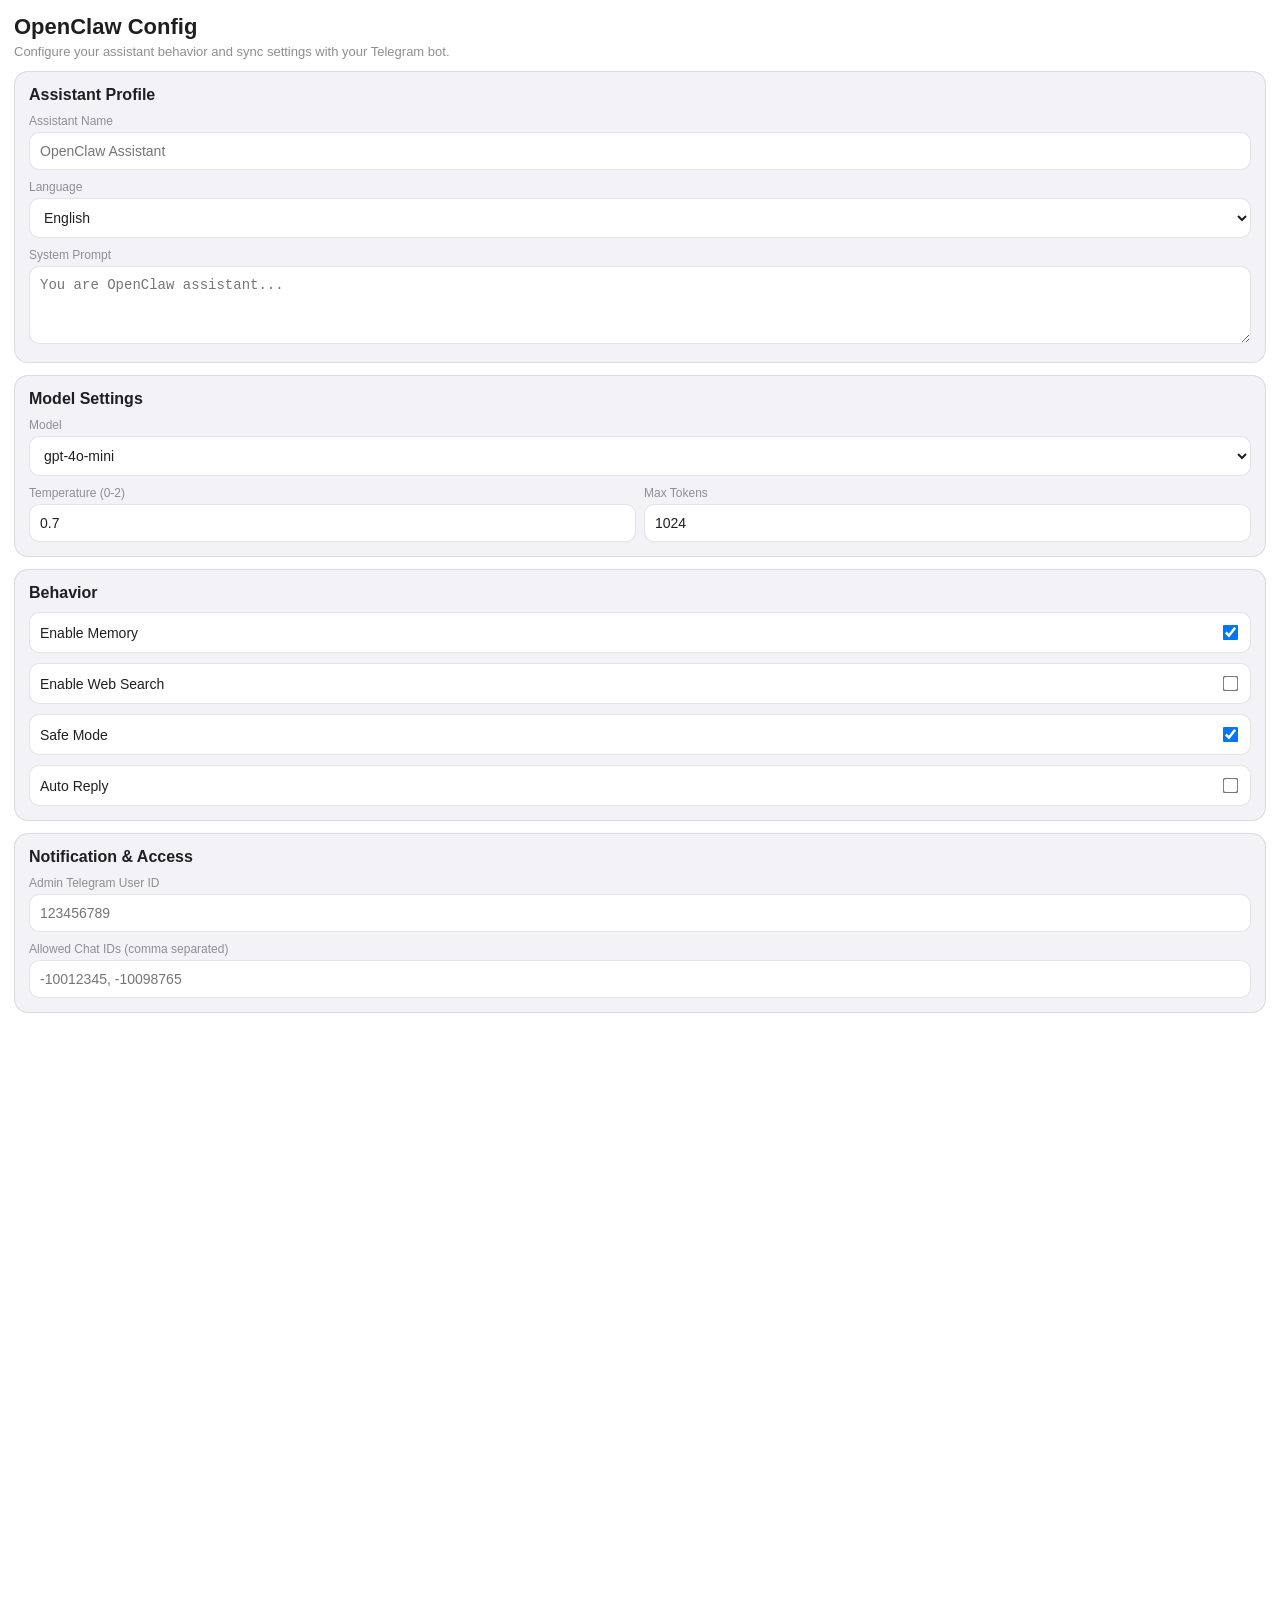
==== commit 927d6786: "Build OpenClaw Telegram Mini App config UI" ====
--- a/index.html
+++ b/index.html
@@ -4,346 +4,489 @@
     <script src="https://telegram.org/js/telegram-web-app.js"></script>
     <meta charset="UTF-8">
     <meta name="viewport" content="width=device-width, initial-scale=1.0, maximum-scale=1.0, user-scalable=no">
-    <title>TMA Ultimate Test Site v8.0+</title>
+    <title>OpenClaw Assistant Config</title>
     <style>
         :root {
             --bg-color: var(--tg-theme-bg-color, #ffffff);
-            --text-color: var(--tg-theme-text-color, #222222);
-            --btn-color: var(--tg-theme-button-color, #3390ec);
+            --text-color: var(--tg-theme-text-color, #1f1f1f);
+            --hint-color: var(--tg-theme-hint-color, #8e8e93);
+            --link-color: var(--tg-theme-link-color, #007aff);
+            --btn-color: var(--tg-theme-button-color, #007aff);
             --btn-text: var(--tg-theme-button-text-color, #ffffff);
-            --hint-color: var(--tg-theme-hint-color, #a8a8a8);
-            --section-bg: var(--tg-theme-secondary-bg-color, #f4f4f5);
-        }
+            --section-bg: var(--tg-theme-secondary-bg-color, #f2f2f7);
+            --accent-strong: #0a84ff;
+            --success: #34c759;
+            --danger: #ff3b30;
+            --warning: #ff9500;
+            --line: rgba(120, 120, 128, 0.2);
+        }
+
+        * { box-sizing: border-box; }
 
         body {
+            margin: 0;
+            padding: 14px;
+            padding-bottom: 120px;
+            background: radial-gradient(1200px 400px at 20% -10%, rgba(10,132,255,0.14), transparent 40%), var(--bg-color);
+            color: var(--text-color);
             font-family: -apple-system, BlinkMacSystemFont, "Segoe UI", Roboto, Helvetica, Arial, sans-serif;
-            background-color: var(--bg-color);
-            color: var(--text-color);
-            padding: 16px;
+        }
+
+        h1 {
+            margin: 0 0 4px;
+            font-size: 22px;
+            line-height: 1.2;
+        }
+
+        h2 {
+            margin: 0 0 10px;
+            font-size: 16px;
+        }
+
+        p {
             margin: 0;
-            padding-bottom: 100px; /* Space for main buttons */
-        }
-
-        h2, h3 { margin-top: 0; }
-        
+            font-size: 13px;
+            color: var(--hint-color);
+        }
+
         .card {
             background: var(--section-bg);
-            border-radius: 12px;
-            padding: 16px;
-            margin-bottom: 16px;
+            border: 1px solid var(--line);
+            border-radius: 14px;
+            padding: 14px;
+            margin-top: 12px;
+            backdrop-filter: blur(4px);
+        }
+
+        .header {
+            margin-bottom: 8px;
+        }
+
+        .grid {
+            display: grid;
+            grid-template-columns: 1fr;
+            gap: 10px;
+        }
+
+        .row {
+            display: flex;
+            gap: 8px;
+        }
+
+        .row > * { flex: 1; }
+
+        label {
+            display: block;
+            font-size: 12px;
+            color: var(--hint-color);
+            margin-bottom: 4px;
+        }
+
+        input,
+        select,
+        textarea {
+            width: 100%;
+            border: 1px solid var(--line);
+            border-radius: 10px;
+            background: var(--bg-color);
+            color: var(--text-color);
+            padding: 10px;
+            font-size: 14px;
+        }
+
+        textarea {
+            min-height: 78px;
+            resize: vertical;
+        }
+
+        .switch {
+            display: flex;
+            align-items: center;
+            justify-content: space-between;
+            gap: 8px;
+            padding: 10px;
+            border: 1px solid var(--line);
+            border-radius: 10px;
+            background: var(--bg-color);
+        }
+
+        .switch label {
+            margin: 0;
+            color: var(--text-color);
+            font-size: 14px;
+        }
+
+        .switch input {
+            width: auto;
+            transform: scale(1.2);
         }
 
         button {
-            display: block;
             width: 100%;
-            padding: 14px;
-            margin-bottom: 8px;
             border: none;
             border-radius: 10px;
-            background-color: var(--btn-color);
+            padding: 11px;
+            font-size: 14px;
+            font-weight: 600;
+            background: var(--btn-color);
             color: var(--btn-text);
-            font-size: 16px;
-            font-weight: 600;
             cursor: pointer;
-            transition: opacity 0.2s;
-        }
-
-        button:active { opacity: 0.8; }
-        
+        }
+
         button.secondary {
-            background-color: transparent;
-            color: var(--btn-color);
-            border: 2px solid var(--btn-color);
-        }
-
-        .btn-green { background-color: #34c759; color: #ffffff; }
-        .btn-red { background-color: #ff3b30; color: #ffffff; }
-        .btn-orange { background-color: #ff9500; color: #ffffff; }
-        .btn-blue { background-color: #007aff; color: #ffffff; }
+            background: transparent;
+            color: var(--link-color);
+            border: 1px solid var(--link-color);
+        }
+
+        .btn-success { background: var(--success); color: #fff; }
+        .btn-danger { background: var(--danger); color: #fff; }
+        .btn-warning { background: var(--warning); color: #111; }
 
         .status {
-            font-family: monospace;
+            margin-top: 10px;
+            padding: 10px;
+            border-radius: 10px;
+            border: 1px dashed var(--line);
             font-size: 12px;
             color: var(--hint-color);
-            word-break: break-all;
-        }
-        
-        .row { display: flex; gap: 10px; }
-        .row button { flex: 1; }
+            word-break: break-word;
+        }
+
+        .mono { font-family: ui-monospace, SFMono-Regular, Menlo, Consolas, monospace; }
     </style>
 </head>
 <body>
-
-    <div class="card">
-        <h3>System Info</h3>
-        <div id="debug" class="status">Loading...</div>
-        <div class="row" style="margin-top:10px;">
-            <button class="secondary" onclick="tg.expand()">Expand</button>
-            <button class="secondary" onclick="tg.close()">Close</button>
-        </div>
-    </div>
-
-    <div class="card">
-        <h3>1. Main & Secondary Buttons</h3>
-        <p class="status">Secondary Button requires v7.10+</p>
-        <button onclick="toggleMainButton()">Toggle Main Button</button>
-        <button onclick="toggleSecondaryButton()">Toggle Secondary Button</button>
-        <button onclick="moveSecondaryButton()">Change Sec. Button Pos</button>
-        <button onclick="setSettingsButton()">Show Settings Button</button>
-    </div>
-
-    <div class="card">
-        <h3>1.1 Colored Buttons / Theme Test</h3>
-        <p class="status">Applies custom Main/Secondary button colors for quick Telegram bot testing.</p>
-        <div class="row">
-            <button class="btn-green" onclick="applyButtonPreset('success')">Success</button>
-            <button class="btn-red" onclick="applyButtonPreset('danger')">Danger</button>
-        </div>
-        <div class="row">
-            <button class="btn-orange" onclick="applyButtonPreset('warning')">Warning</button>
-            <button class="btn-blue" onclick="applyButtonPreset('primary')">Primary</button>
-        </div>
-        <button class="secondary" onclick="resetButtonPreset()">Reset to Telegram Theme</button>
-    </div>
-
-    <div class="card">
-        <h3>2. Cloud Storage (Key-Value)</h3>
-        <input type="text" id="cloudInput" placeholder="Enter value..." style="width:100%; padding:10px; box-sizing:border-box; margin-bottom:10px; border-radius:8px; border:1px solid #ccc;">
-        <div class="row">
-            <button onclick="saveCloud()">Save 'test_key'</button>
-            <button onclick="loadCloud()">Load 'test_key'</button>
-        </div>
-        <div class="row">
-             <button class="secondary" onclick="removeCloud()">Delete Key</button>
-             <button class="secondary" onclick="getKeys()">List Keys</button>
-        </div>
-        <div id="cloudStatus" class="status"></div>
-    </div>
-
-    <div class="card">
-        <h3>3. Biometrics Manager</h3>
-        <div id="bioStatus" class="status">Not initialized</div>
-        <button onclick="initBiometrics()">Init & Request Access</button>
-        <button onclick="authBiometrics()">Authenticate User</button>
-    </div>
-
-    <div class="card">
-        <h3>4. Utilities & Haptics</h3>
-        <div class="row">
-            <button onclick="tg.HapticFeedback.notificationOccurred('success')">Success</button>
-            <button onclick="tg.HapticFeedback.notificationOccurred('error')">Error</button>
-        </div>
-        <div class="row">
-            <button onclick="tg.HapticFeedback.impactOccurred('medium')">Impact</button>
-            <button onclick="tg.HapticFeedback.selectionChanged()">Selection</button>
-        </div>
-        <button onclick="scanQR()">Scan QR Code</button>
-        <button onclick="requestWriteAccess()">Request Write Access</button>
-        <button onclick="addToHome()">Add to Home Screen (v8.0)</button>
+    <div class="header">
+        <h1>OpenClaw Config</h1>
+        <p>Configure your assistant behavior and sync settings with your Telegram bot.</p>
+    </div>
+
+    <div class="card">
+        <h2>Assistant Profile</h2>
+        <div class="grid">
+            <div>
+                <label for="assistantName">Assistant Name</label>
+                <input id="assistantName" type="text" placeholder="OpenClaw Assistant">
+            </div>
+            <div>
+                <label for="language">Language</label>
+                <select id="language">
+                    <option value="en">English</option>
+                    <option value="uk">Ukrainian</option>
+                    <option value="ru">Russian</option>
+                </select>
+            </div>
+            <div>
+                <label for="systemPrompt">System Prompt</label>
+                <textarea id="systemPrompt" placeholder="You are OpenClaw assistant..."></textarea>
+            </div>
+        </div>
+    </div>
+
+    <div class="card">
+        <h2>Model Settings</h2>
+        <div class="grid">
+            <div>
+                <label for="model">Model</label>
+                <select id="model">
+                    <option value="gpt-4o-mini">gpt-4o-mini</option>
+                    <option value="gpt-4.1-mini">gpt-4.1-mini</option>
+                    <option value="gpt-4.1">gpt-4.1</option>
+                </select>
+            </div>
+            <div class="row">
+                <div>
+                    <label for="temperature">Temperature (0-2)</label>
+                    <input id="temperature" type="number" min="0" max="2" step="0.1" value="0.7">
+                </div>
+                <div>
+                    <label for="maxTokens">Max Tokens</label>
+                    <input id="maxTokens" type="number" min="64" max="8192" step="1" value="1024">
+                </div>
+            </div>
+        </div>
+    </div>
+
+    <div class="card">
+        <h2>Behavior</h2>
+        <div class="grid">
+            <div class="switch">
+                <label for="memoryEnabled">Enable Memory</label>
+                <input id="memoryEnabled" type="checkbox" checked>
+            </div>
+            <div class="switch">
+                <label for="webSearchEnabled">Enable Web Search</label>
+                <input id="webSearchEnabled" type="checkbox">
+            </div>
+            <div class="switch">
+                <label for="safeMode">Safe Mode</label>
+                <input id="safeMode" type="checkbox" checked>
+            </div>
+            <div class="switch">
+                <label for="autoReply">Auto Reply</label>
+                <input id="autoReply" type="checkbox">
+            </div>
+        </div>
+    </div>
+
+    <div class="card">
+        <h2>Notification & Access</h2>
+        <div class="grid">
+            <div>
+                <label for="adminUserId">Admin Telegram User ID</label>
+                <input id="adminUserId" type="text" placeholder="123456789">
+            </div>
+            <div>
+                <label for="allowedChats">Allowed Chat IDs (comma separated)</label>
+                <input id="allowedChats" type="text" placeholder="-10012345, -10098765">
+            </div>
+        </div>
+    </div>
+
+    <div class="card">
+        <h2>Actions</h2>
+        <div class="grid">
+            <div class="row">
+                <button onclick="saveConfig()">Save to Cloud</button>
+                <button class="secondary" onclick="loadConfig()">Load</button>
+            </div>
+            <div class="row">
+                <button class="btn-success" onclick="sendConfigToBot()">Send to Bot</button>
+                <button class="btn-danger" onclick="resetDefaults()">Reset</button>
+            </div>
+        </div>
+        <div id="status" class="status mono">Ready</div>
+    </div>
+
+    <div class="card">
+        <h2>Button Color Presets</h2>
+        <p>Quickly test colored Telegram Main/Secondary buttons.</p>
+        <div class="grid" style="margin-top:10px;">
+            <div class="row">
+                <button class="btn-success" onclick="applyButtonPreset('success')">Success</button>
+                <button class="btn-danger" onclick="applyButtonPreset('danger')">Danger</button>
+            </div>
+            <div class="row">
+                <button class="btn-warning" onclick="applyButtonPreset('warning')">Warning</button>
+                <button onclick="applyButtonPreset('primary')">Primary</button>
+            </div>
+            <button class="secondary" onclick="resetButtonPreset()">Reset Telegram Buttons</button>
+        </div>
+    </div>
+
+    <div class="card">
+        <h2>Session</h2>
+        <div id="debug" class="status mono">Loading...</div>
     </div>
 
     <script>
         const tg = window.Telegram.WebApp;
+        const STORAGE_KEY = 'openclaw_config_v1';
+        const statusEl = document.getElementById('status');
         const debugEl = document.getElementById('debug');
-        
-        // --- INITIALIZATION ---
+
+        const defaultConfig = {
+            assistantName: 'OpenClaw Assistant',
+            language: 'en',
+            systemPrompt: 'You are OpenClaw assistant. Be concise, correct and helpful.',
+            model: 'gpt-4o-mini',
+            temperature: 0.7,
+            maxTokens: 1024,
+            memoryEnabled: true,
+            webSearchEnabled: false,
+            safeMode: true,
+            autoReply: false,
+            adminUserId: '',
+            allowedChats: ''
+        };
+
         tg.ready();
-        tg.enableClosingConfirmation(); // Prevent swipe-to-close
-        
-        // Update debug info
+        tg.expand();
+
+        tg.MainButton.setParams({
+            text: 'Save & Send',
+            is_visible: true,
+            is_active: true
+        });
+        tg.MainButton.onClick(() => {
+            const cfg = getConfigFromForm();
+            saveConfig(() => sendConfigToBot(cfg));
+        });
+
+        if (tg.isVersionAtLeast('7.10')) {
+            tg.SecondaryButton.setParams({
+                text: 'Close',
+                is_visible: true,
+                is_active: true,
+                position: 'bottom'
+            });
+            tg.SecondaryButton.onClick(() => tg.close());
+        }
+
+        function setStatus(text) {
+            statusEl.textContent = `[${new Date().toLocaleTimeString()}] ${text}`;
+        }
+
         function updateDebug() {
-            debugEl.innerHTML = `
-                Ver: ${tg.version}<br>
-                Platform: ${tg.platform}<br>
-                Theme: ${tg.colorScheme}<br>
-                Expanded: ${tg.isExpanded}
-            `;
-        }
-        updateDebug();
-        setInterval(updateDebug, 2000);
-
-        // --- 1. BUTTONS LOGIC ---
-        let mainBtnState = false;
-        function toggleMainButton() {
-            if (mainBtnState) {
-                tg.MainButton.hide();
-            } else {
-                tg.MainButton.setText("PROCESS ORDER").show().onClick(() => {
-                    tg.showAlert("Main Button Clicked!");
-                });
-            }
-            mainBtnState = !mainBtnState;
-        }
-
-        let secBtnState = false;
-        function toggleSecondaryButton() {
-            if (!tg.isVersionAtLeast('7.10')) return alert('Secondary Button requires v7.10');
-            
-            if (secBtnState) {
-                tg.SecondaryButton.hide();
-            } else {
-                tg.SecondaryButton.setText("CANCEL").show().onClick(() => {
-                    tg.showAlert("Secondary Button Clicked!");
-                });
-            }
-            secBtnState = !secBtnState;
-        }
-
-        let secBtnPos = 'bottom';
-        function moveSecondaryButton() {
-            if (!tg.isVersionAtLeast('7.10')) return alert('Requires v7.10');
-            
-            // Toggle position
-            secBtnPos = (secBtnPos === 'bottom') ? 'top' : (secBtnPos === 'top' ? 'left' : 'bottom');
-            tg.SecondaryButton.setParams({ position: secBtnPos });
-            tg.showAlert(`Position set to: ${secBtnPos}`);
-        }
-        
-        function setSettingsButton() {
-             tg.SettingsButton.show().onClick(() => {
-                 tg.showAlert("Settings opened!");
-             });
+            debugEl.innerHTML =
+                `Version: ${tg.version}<br>` +
+                `Platform: ${tg.platform}<br>` +
+                `Color Scheme: ${tg.colorScheme}<br>` +
+                `User ID: ${tg.initDataUnsafe?.user?.id || 'n/a'}<br>` +
+                `Chat Type: ${tg.initDataUnsafe?.chat_type || 'n/a'}`;
+        }
+
+        function getConfigFromForm() {
+            return {
+                assistantName: document.getElementById('assistantName').value.trim(),
+                language: document.getElementById('language').value,
+                systemPrompt: document.getElementById('systemPrompt').value.trim(),
+                model: document.getElementById('model').value,
+                temperature: Number(document.getElementById('temperature').value),
+                maxTokens: Number(document.getElementById('maxTokens').value),
+                memoryEnabled: document.getElementById('memoryEnabled').checked,
+                webSearchEnabled: document.getElementById('webSearchEnabled').checked,
+                safeMode: document.getElementById('safeMode').checked,
+                autoReply: document.getElementById('autoReply').checked,
+                adminUserId: document.getElementById('adminUserId').value.trim(),
+                allowedChats: document.getElementById('allowedChats').value.trim()
+            };
+        }
+
+        function setFormFromConfig(cfg) {
+            document.getElementById('assistantName').value = cfg.assistantName || '';
+            document.getElementById('language').value = cfg.language || 'en';
+            document.getElementById('systemPrompt').value = cfg.systemPrompt || '';
+            document.getElementById('model').value = cfg.model || 'gpt-4o-mini';
+            document.getElementById('temperature').value = Number.isFinite(cfg.temperature) ? cfg.temperature : 0.7;
+            document.getElementById('maxTokens').value = Number.isFinite(cfg.maxTokens) ? cfg.maxTokens : 1024;
+            document.getElementById('memoryEnabled').checked = Boolean(cfg.memoryEnabled);
+            document.getElementById('webSearchEnabled').checked = Boolean(cfg.webSearchEnabled);
+            document.getElementById('safeMode').checked = Boolean(cfg.safeMode);
+            document.getElementById('autoReply').checked = Boolean(cfg.autoReply);
+            document.getElementById('adminUserId').value = cfg.adminUserId || '';
+            document.getElementById('allowedChats').value = cfg.allowedChats || '';
+        }
+
+        function saveConfig(afterSave) {
+            const cfg = getConfigFromForm();
+            const value = JSON.stringify(cfg);
+
+            tg.CloudStorage.setItem(STORAGE_KEY, value, (err) => {
+                if (err) {
+                    setStatus(`Save failed: ${err}`);
+                    return;
+                }
+                setStatus('Saved to CloudStorage');
+                tg.HapticFeedback.notificationOccurred('success');
+                if (typeof afterSave === 'function') afterSave();
+            });
+        }
+
+        function loadConfig() {
+            tg.CloudStorage.getItem(STORAGE_KEY, (err, value) => {
+                if (err) {
+                    setStatus(`Load failed: ${err}`);
+                    return;
+                }
+
+                if (!value) {
+                    setFormFromConfig(defaultConfig);
+                    setStatus('No saved config found. Defaults loaded.');
+                    return;
+                }
+
+                try {
+                    const cfg = JSON.parse(value);
+                    setFormFromConfig({ ...defaultConfig, ...cfg });
+                    setStatus('Loaded config from CloudStorage');
+                } catch (e) {
+                    setStatus('Config parse error. Defaults loaded.');
+                    setFormFromConfig(defaultConfig);
+                }
+            });
+        }
+
+        function sendConfigToBot(configOverride) {
+            const cfg = configOverride || getConfigFromForm();
+            const payload = {
+                type: 'openclaw_config_update',
+                ts: Date.now(),
+                userId: tg.initDataUnsafe?.user?.id || null,
+                config: cfg
+            };
+
+            tg.sendData(JSON.stringify(payload));
+            setStatus('Config sent to bot via sendData');
+            tg.HapticFeedback.impactOccurred('medium');
+        }
+
+        function resetDefaults() {
+            setFormFromConfig(defaultConfig);
+            setStatus('Defaults restored');
+            tg.HapticFeedback.selectionChanged();
         }
 
         function applyButtonPreset(preset) {
             const colorMap = {
                 success: { main: '#34c759', secondary: '#2fb350', text: '#ffffff', label: 'SUCCESS' },
                 danger: { main: '#ff3b30', secondary: '#d92d23', text: '#ffffff', label: 'DANGER' },
-                warning: { main: '#ff9500', secondary: '#d97f00', text: '#ffffff', label: 'WARNING' },
+                warning: { main: '#ff9500', secondary: '#d97f00', text: '#111111', label: 'WARNING' },
                 primary: { main: '#007aff', secondary: '#0062cc', text: '#ffffff', label: 'PRIMARY' }
             };
 
             const set = colorMap[preset];
             if (!set) return;
 
-            tg.MainButton
-                .setParams({
-                    text: `MAIN ${set.label}`,
-                    color: set.main,
-                    text_color: set.text,
-                    is_active: true,
-                    is_visible: true
-                })
-                .onClick(() => tg.showAlert(`Main: ${set.label}`));
-
-            if (tg.isVersionAtLeast('7.10')) {
-                tg.SecondaryButton
-                    .setParams({
-                        text: `SEC ${set.label}`,
-                        color: set.secondary,
-                        text_color: set.text,
-                        is_active: true,
-                        is_visible: true,
-                        position: 'bottom'
-                    })
-                    .onClick(() => tg.showAlert(`Secondary: ${set.label}`));
-            }
-
-            tg.HapticFeedback.notificationOccurred('success');
-        }
-
-        function resetButtonPreset() {
             tg.MainButton.setParams({
-                text: 'PROCESS ORDER',
-                color: tg.themeParams.button_color || '#3390ec',
-                text_color: tg.themeParams.button_text_color || '#ffffff',
-                is_visible: false
+                text: `Save & Send (${set.label})`,
+                color: set.main,
+                text_color: set.text,
+                is_visible: true,
+                is_active: true
             });
 
             if (tg.isVersionAtLeast('7.10')) {
                 tg.SecondaryButton.setParams({
-                    text: 'CANCEL',
-                    color: tg.themeParams.button_color || '#3390ec',
-                    text_color: tg.themeParams.button_text_color || '#ffffff',
-                    is_visible: false,
+                    text: `Close (${set.label})`,
+                    color: set.secondary,
+                    text_color: set.text,
+                    is_visible: true,
+                    is_active: true,
                     position: 'bottom'
                 });
             }
-        }
-
-        // --- 2. CLOUD STORAGE LOGIC ---
-        function saveCloud() {
-            const val = document.getElementById('cloudInput').value;
-            tg.CloudStorage.setItem('test_key', val, (err, stored) => {
-                if(err) return alert("Error: "+err);
-                document.getElementById('cloudStatus').innerText = "Saved: " + (stored ? 'YES' : 'NO');
+
+            setStatus(`Applied ${set.label} button preset`);
+        }
+
+        function resetButtonPreset() {
+            tg.MainButton.setParams({
+                text: 'Save & Send',
+                color: tg.themeParams.button_color || '#007aff',
+                text_color: tg.themeParams.button_text_color || '#ffffff',
+                is_visible: true,
+                is_active: true
             });
-        }
-        
-        function loadCloud() {
-            tg.CloudStorage.getItem('test_key', (err, val) => {
-                if(err) return alert("Error: "+err);
-                document.getElementById('cloudStatus').innerText = "Loaded Value: " + val;
-                if(val) document.getElementById('cloudInput').value = val;
-            });
-        }
-        
-        function removeCloud() {
-            tg.CloudStorage.removeItem('test_key', (err, deleted) => {
-                 document.getElementById('cloudStatus').innerText = "Deleted: " + (deleted ? 'YES' : 'NO');
-                 document.getElementById('cloudInput').value = "";
-            });
-        }
-
-        function getKeys() {
-            tg.CloudStorage.getKeys((err, keys) => {
-                if(err) return alert(err);
-                alert("Keys: " + JSON.stringify(keys));
-            });
-        }
-
-        // --- 3. BIOMETRICS LOGIC ---
-        function initBiometrics() {
-            if (!tg.BiometricManager) return alert("Biometrics not supported on this device/version");
-            
-            tg.BiometricManager.init(() => {
-                const bio = tg.BiometricManager;
-                document.getElementById('bioStatus').innerHTML = `
-                    Available: ${bio.isBiometricAvailable}<br>
-                    Access Granted: ${bio.isAccessGranted}<br>
-                    Type: ${bio.biometricType}
-                `;
-                
-                if(!bio.isAccessGranted) {
-                    bio.requestAccess({reason: "Authenticate for Demo"}, (granted) => {
-                        if(granted) alert("Access Granted!");
-                    });
-                }
-            });
-        }
-
-        function authBiometrics() {
-            const bio = tg.BiometricManager;
-            if(!bio.isInited) return alert("Init first!");
-            
-            bio.authenticate({reason: "Verify Identity"}, (success, token) => {
-                if(success) tg.showAlert("Authenticated successfully!");
-                else tg.showAlert("Authentication failed.");
-            });
-        }
-
-        // --- 4. UTILITIES ---
-        function scanQR() {
-            tg.showScanQrPopup({text: "Scan a QR Code"}, (content) => {
-                tg.closeScanQrPopup();
-                tg.showAlert("Scanned: " + content);
-                return true;
-            });
-        }
-
-        function requestWriteAccess() {
-             tg.requestWriteAccess((allowed) => {
-                 tg.showAlert("Write permission: " + allowed);
-             });
-        }
-
-        function addToHome() {
-            if(tg.isVersionAtLeast('8.0')) {
-                tg.addToHomeScreen();
-            } else {
-                alert("Requires v8.0");
+
+            if (tg.isVersionAtLeast('7.10')) {
+                tg.SecondaryButton.setParams({
+                    text: 'Close',
+                    color: tg.themeParams.button_color || '#007aff',
+                    text_color: tg.themeParams.button_text_color || '#ffffff',
+                    is_visible: true,
+                    is_active: true,
+                    position: 'bottom'
+                });
             }
-        }
+
+            setStatus('Telegram button theme restored');
+        }
+
+        setFormFromConfig(defaultConfig);
+        loadConfig();
+        updateDebug();
     </script>
 </body>
 </html>
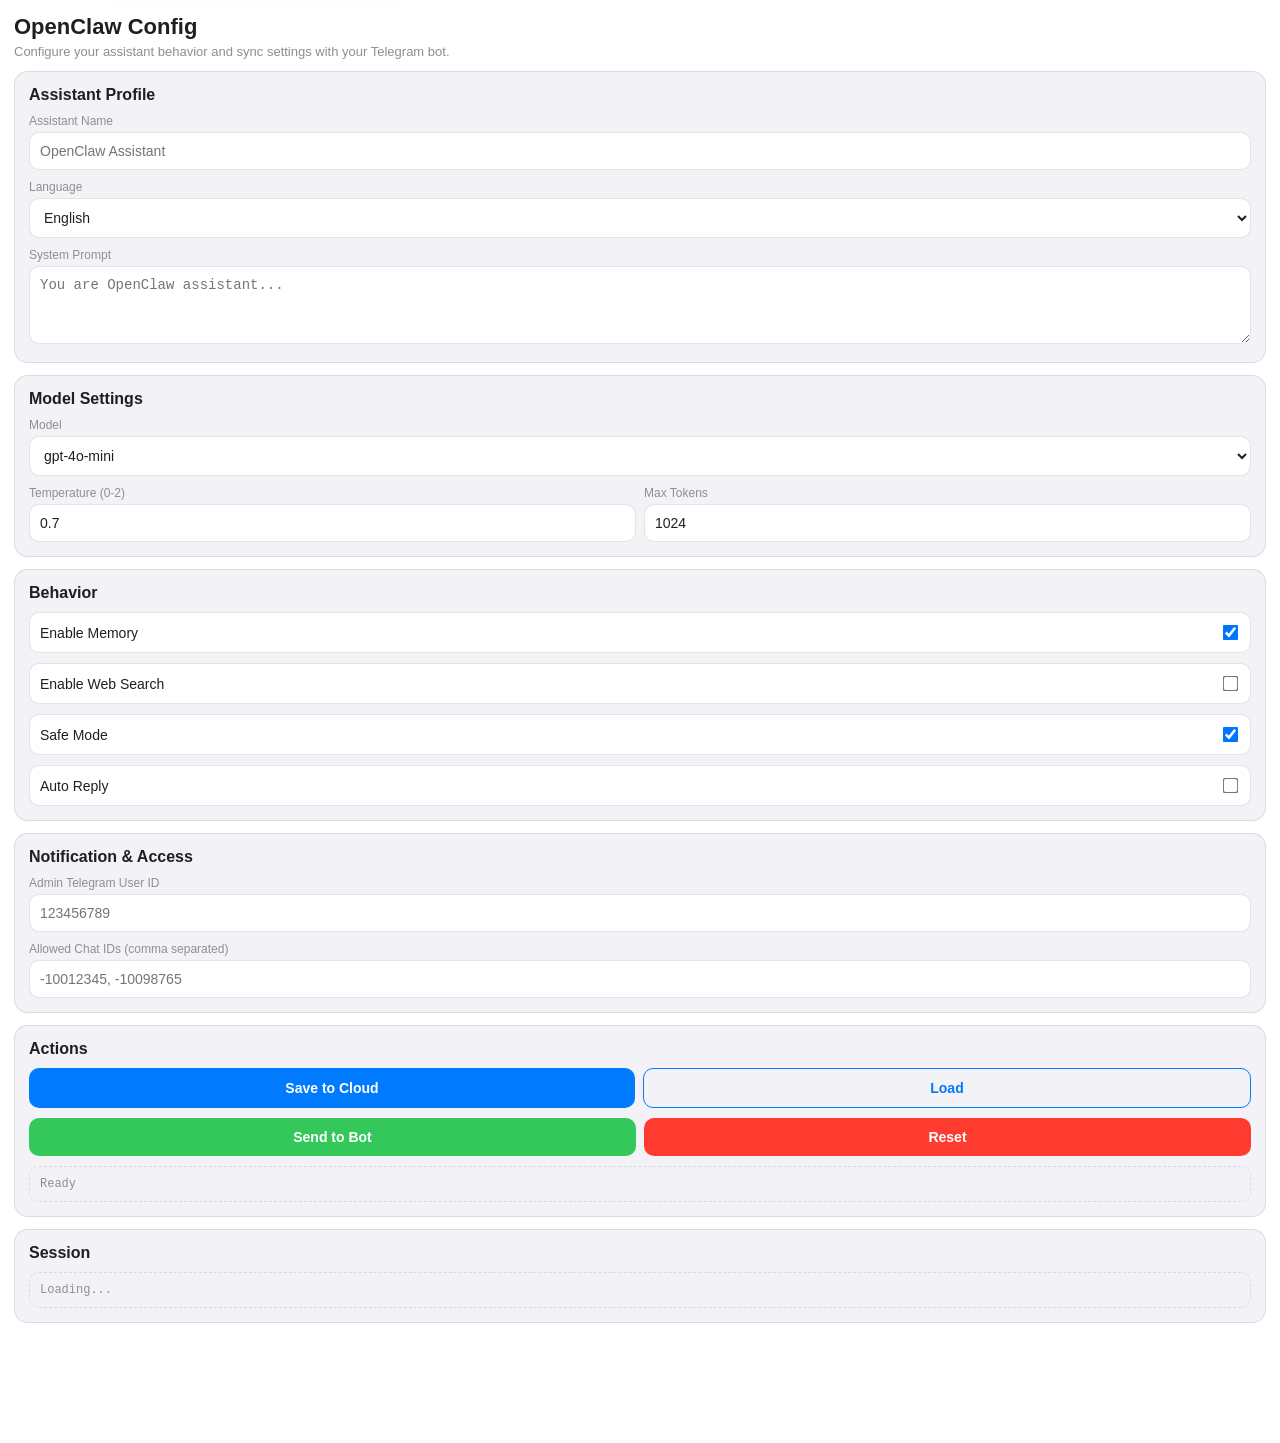
==== commit f50eea9f: "Remove button color presets from OpenClaw mini app" ====
--- a/index.html
+++ b/index.html
@@ -260,22 +260,6 @@
     </div>
 
     <div class="card">
-        <h2>Button Color Presets</h2>
-        <p>Quickly test colored Telegram Main/Secondary buttons.</p>
-        <div class="grid" style="margin-top:10px;">
-            <div class="row">
-                <button class="btn-success" onclick="applyButtonPreset('success')">Success</button>
-                <button class="btn-danger" onclick="applyButtonPreset('danger')">Danger</button>
-            </div>
-            <div class="row">
-                <button class="btn-warning" onclick="applyButtonPreset('warning')">Warning</button>
-                <button onclick="applyButtonPreset('primary')">Primary</button>
-            </div>
-            <button class="secondary" onclick="resetButtonPreset()">Reset Telegram Buttons</button>
-        </div>
-    </div>
-
-    <div class="card">
         <h2>Session</h2>
         <div id="debug" class="status mono">Loading...</div>
     </div>
@@ -428,62 +412,6 @@
             tg.HapticFeedback.selectionChanged();
         }
 
-        function applyButtonPreset(preset) {
-            const colorMap = {
-                success: { main: '#34c759', secondary: '#2fb350', text: '#ffffff', label: 'SUCCESS' },
-                danger: { main: '#ff3b30', secondary: '#d92d23', text: '#ffffff', label: 'DANGER' },
-                warning: { main: '#ff9500', secondary: '#d97f00', text: '#111111', label: 'WARNING' },
-                primary: { main: '#007aff', secondary: '#0062cc', text: '#ffffff', label: 'PRIMARY' }
-            };
-
-            const set = colorMap[preset];
-            if (!set) return;
-
-            tg.MainButton.setParams({
-                text: `Save & Send (${set.label})`,
-                color: set.main,
-                text_color: set.text,
-                is_visible: true,
-                is_active: true
-            });
-
-            if (tg.isVersionAtLeast('7.10')) {
-                tg.SecondaryButton.setParams({
-                    text: `Close (${set.label})`,
-                    color: set.secondary,
-                    text_color: set.text,
-                    is_visible: true,
-                    is_active: true,
-                    position: 'bottom'
-                });
-            }
-
-            setStatus(`Applied ${set.label} button preset`);
-        }
-
-        function resetButtonPreset() {
-            tg.MainButton.setParams({
-                text: 'Save & Send',
-                color: tg.themeParams.button_color || '#007aff',
-                text_color: tg.themeParams.button_text_color || '#ffffff',
-                is_visible: true,
-                is_active: true
-            });
-
-            if (tg.isVersionAtLeast('7.10')) {
-                tg.SecondaryButton.setParams({
-                    text: 'Close',
-                    color: tg.themeParams.button_color || '#007aff',
-                    text_color: tg.themeParams.button_text_color || '#ffffff',
-                    is_visible: true,
-                    is_active: true,
-                    position: 'bottom'
-                });
-            }
-
-            setStatus('Telegram button theme restored');
-        }
-
         setFormFromConfig(defaultConfig);
         loadConfig();
         updateDebug();
